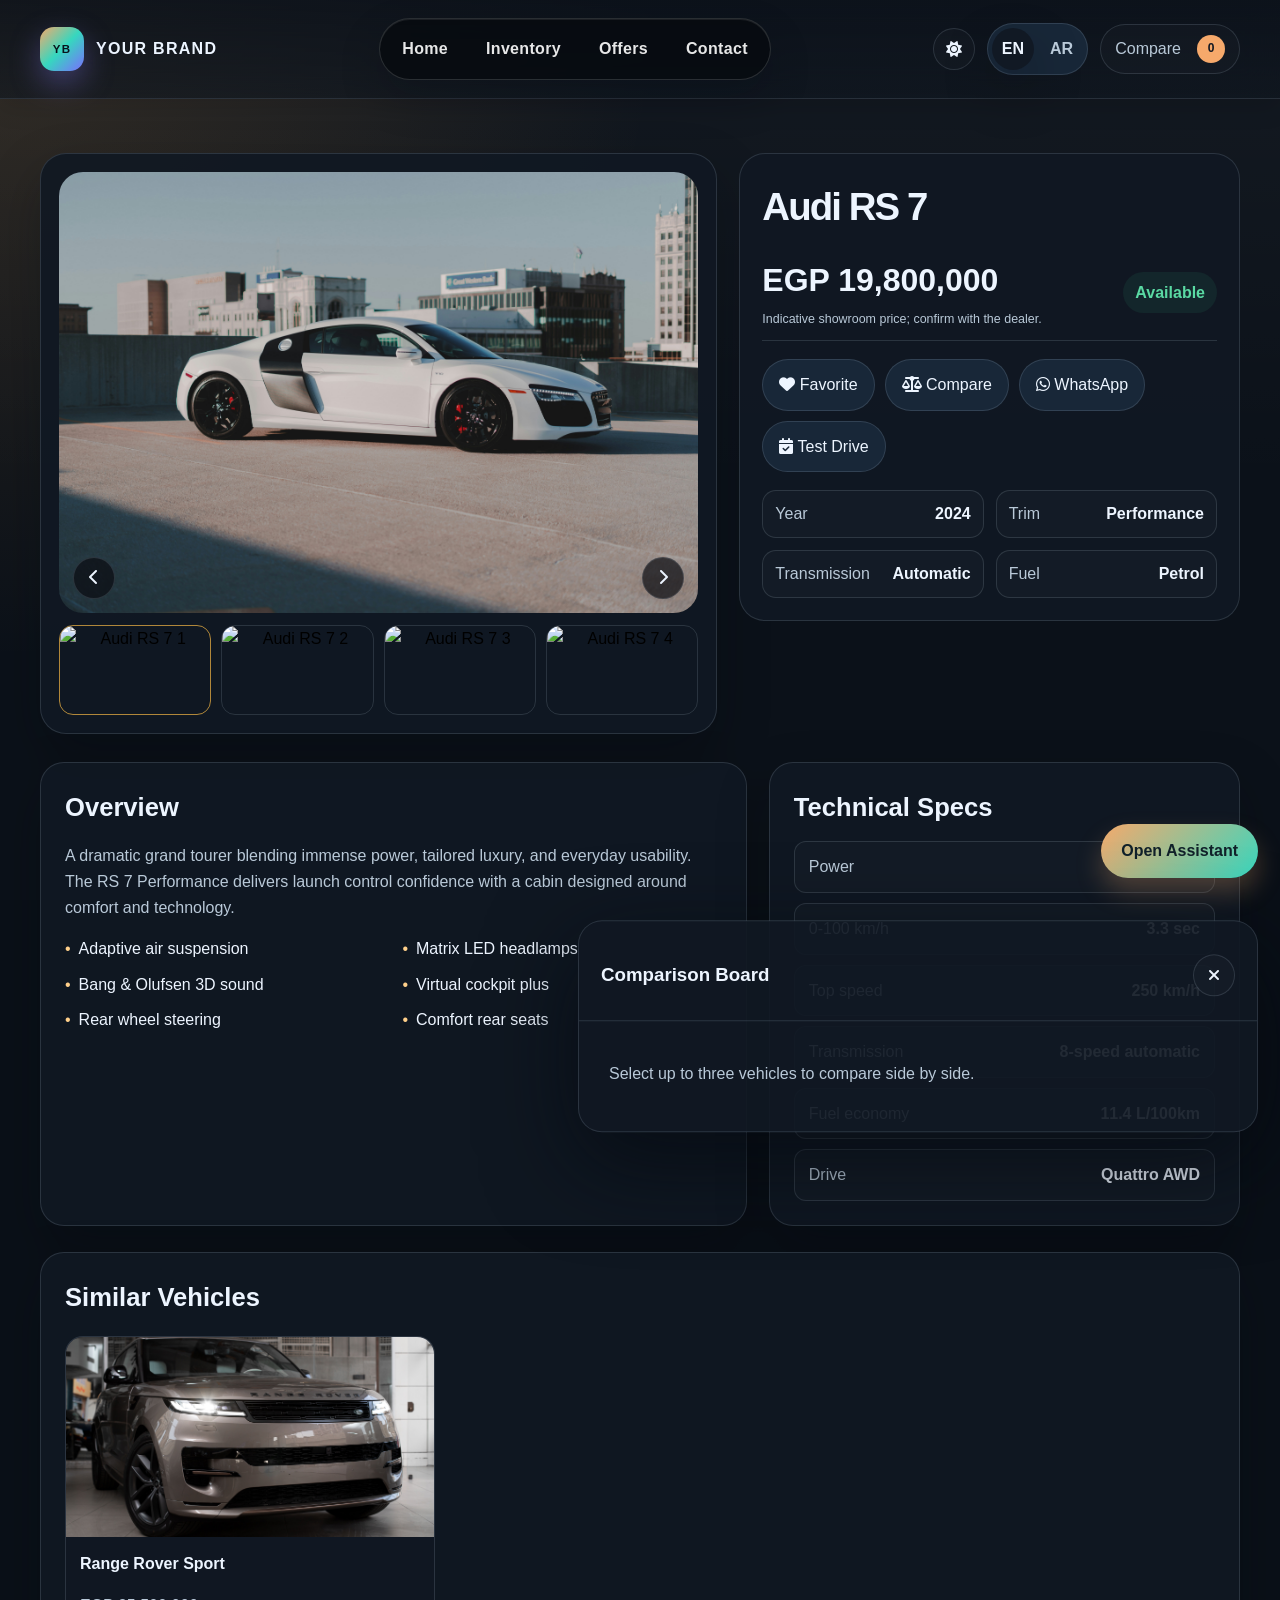
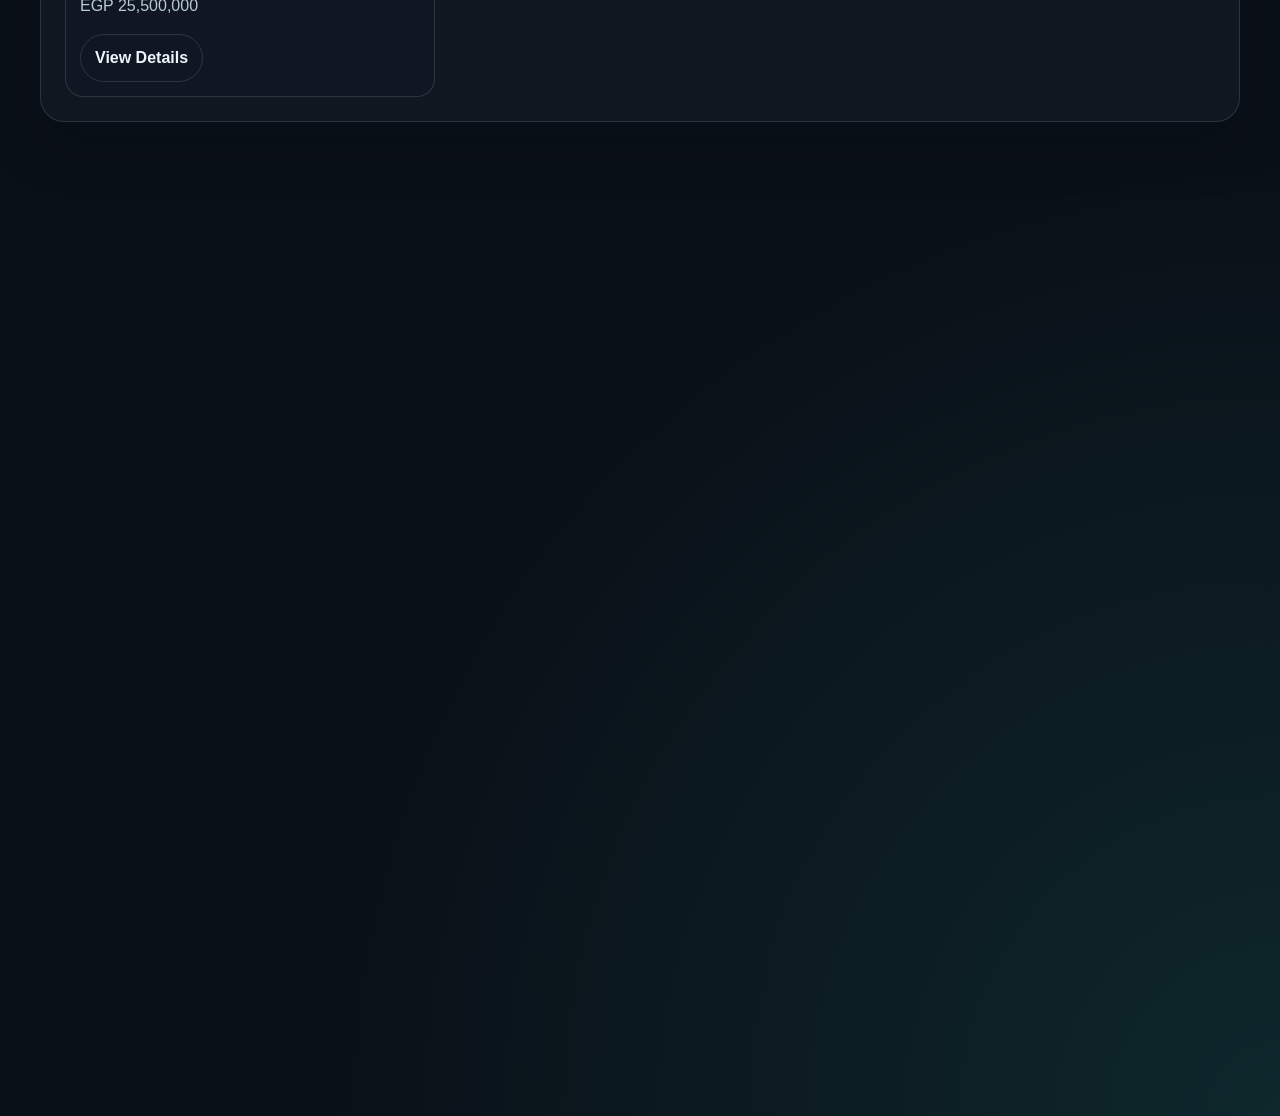
==== details.html @ ea5b1058 "First Car showroom" ====
<!DOCTYPE html>
<html lang="en" dir="ltr">
  <head>
    <meta charset="UTF-8" />
    <meta name="viewport" content="width=device-width, initial-scale=1.0" />
    <meta name="description" content="Explore detailed specifications, features, gallery, financing, and test-drive booking for a selected premium vehicle." />
    <title>Your Brand | Vehicle Details</title>
    <link rel="preconnect" href="https://fonts.googleapis.com" />
    <link rel="preconnect" href="https://fonts.gstatic.com" crossorigin />
    <link href="https://fonts.googleapis.com/css2?family=Inter:wght@400;500;600;700;800;900&display=swap" rel="stylesheet" />
    <link rel="stylesheet" href="https://cdnjs.cloudflare.com/ajax/libs/font-awesome/6.5.2/css/all.min.css" />
    <link rel="stylesheet" href="styles.css" />
    <script src="vehicle-data.js" defer></script>
    <script src="app.js" defer></script>
  </head>
  <body data-page="details">
    <header class="site-header">
      <div class="container header-inner">
        <a href="index.html" class="brand" aria-label="Your Brand home">
          <span class="brand-mark" aria-hidden="true"></span>
          <span>Your Brand</span>
        </a>

        <nav class="main-nav" aria-label="Main navigation" data-i18n-aria-label="mainNavigation">
          <a href="index.html" data-i18n="navHome">Home</a>
          <a href="inventory.html" data-i18n="navInventory">Inventory</a>
          <a href="index.html#offers" data-i18n="navbarOffers">Offers</a>
          <a href="index.html#contact" data-i18n="navbarContact">Contact</a>
        </nav>

        <div class="control-row">
          <button id="theme-toggle" class="icon-button" aria-label="Switch to light mode"><i class="fas fa-moon"></i></button>
          <div class="lang-switcher" aria-label="Language switcher" data-i18n-aria-label="languageSwitcher">
            <button class="lang-option is-active" data-lang-option="en" aria-pressed="true">EN</button>
            <button class="lang-option" data-lang-option="ar" aria-pressed="false">AR</button>
          </div>
          <button id="compare-toggle" class="ghost-button" type="button"><span data-compare-label>Compare</span> <span class="compare-badge" data-compare-count>0</span></button>
        </div>
      </div>
    </header>

    <main class="detail-page">
      <div id="vehicle-detail-root" class="container">
        <section class="detail-hero" data-reveal>
          <div class="image-gallery">
            <div id="gallery-main" class="main-image-box" aria-label="Vehicle gallery main image">
              <img id="gallery-main-image" src="" alt="Vehicle image" />
              <div class="gallery-nav">
                <button id="gallery-prev" class="gallery-control" type="button" aria-label="Previous image" data-i18n-aria-label="detailsPreviousImage"><i class="fas fa-chevron-left"></i></button>
                <button id="gallery-next" class="gallery-control" type="button" aria-label="Next image" data-i18n-aria-label="detailsNextImage"><i class="fas fa-chevron-right"></i></button>
              </div>
            </div>
            <div id="gallery-thumbs" class="gallery-thumbs"></div>
          </div>

          <aside class="detail-summary">
            <div>
              <h1 id="detail-title">Vehicle</h1>
            </div>

            <div class="detail-price-line">
              <div class="detail-price-group">
                <div class="big-price" id="detail-price">EGP 0</div>
                <small class="price-estimate-note" data-i18n="priceEstimateNote">Indicative showroom price; confirm with the dealer.</small>
              </div>
              <span id="detail-availability" class="availability-pill">Available</span>
            </div>

            <div class="vehicle-actions">
              <button class="action-button" id="favorite-button" data-favorite-id="" type="button"><i class="fas fa-heart"></i> <span data-i18n="detailsFavorite">Favorite</span></button>
              <button class="action-button" id="compare-button" data-compare-id="" type="button"><i class="fas fa-balance-scale"></i> <span data-i18n="detailsCompare">Compare</span></button>
              <a id="details-whatsapp" class="action-button" href="#" target="_blank" rel="noreferrer"><i class="fab fa-whatsapp"></i> <span data-i18n="detailsWhatsApp">WhatsApp</span></a>
              <button id="details-test-drive" class="action-button" type="button"><i class="fas fa-calendar-check"></i> <span data-i18n="detailsTestDrive">Test Drive</span></button>
            </div>

            <div class="summary-grid">
              <div class="summary-item"><span data-i18n="compareYear">Year</span><strong id="summary-year">-</strong></div>
              <div class="summary-item"><span data-i18n="detailsTrim">Trim</span><strong id="summary-trim">-</strong></div>
              <div class="summary-item"><span data-i18n="compareTransmission">Transmission</span><strong id="summary-transmission">-</strong></div>
              <div class="summary-item"><span data-i18n="compareFuel">Fuel</span><strong id="summary-fuel">-</strong></div>
            </div>
          </aside>
        </section>

        <section class="content-grid" data-reveal>
          <article class="detail-card">
            <h3 data-i18n="detailsOverview">Overview</h3>
            <p id="detail-description"></p>
            <ul id="vehicle-features" class="feature-list"></ul>
          </article>

          <aside class="detail-card">
            <h3 data-i18n="detailsTechnicalSpecs">Technical Specs</h3>
            <div id="vehicle-specs" class="spec-list"></div>
          </aside>
        </section>

        <section class="detail-card" style="margin-top: 26px;" data-reveal>
          <h3 data-i18n="detailsSimilarVehicles">Similar Vehicles</h3>
          <div id="similar-vehicles" class="similar-grid"></div>
        </section>

        <section class="finance-panel" data-reveal>
          <h3 data-i18n="calculatorTitle">Financing Calculator</h3>
          <form id="financing-form">
            <div class="form-grid">
              <div class="form-field">
                <label for="vehicle-price" data-i18n="detailsVehiclePrice">Vehicle Price</label>
                <input id="vehicle-price" type="number" min="0" step="1000" value="15500000" required />
              </div>
              <div class="form-field">
                <label for="down-payment" data-i18n="detailsDownPayment">Down Payment</label>
                <input id="down-payment" type="number" min="0" step="1000" value="3100000" required />
              </div>
              <div class="form-field">
                <label for="interest-rate" data-i18n="detailsInterestRate">Interest Rate (%)</label>
                <input id="interest-rate" type="number" min="0" step="0.1" value="4.5" required />
              </div>
              <div class="form-field">
                <label for="loan-duration" data-i18n="detailsLoanDuration">Loan Duration (years)</label>
                <input id="loan-duration" type="number" min="1" step="1" value="5" required />
              </div>
            </div>
            <div class="form-footer">
              <button class="btn btn-primary" type="submit" data-i18n="detailsCalculateEstimate">Calculate Estimate</button>
              <div id="financing-result" class="result-box" data-i18n="estimateNote">Estimate only — not an official financing offer.</div>
            </div>
          </form>
        </section>

        <section class="booking-panel" data-reveal>
          <h3 data-i18n="bookingTitle">Book a Test Drive</h3>
          <form id="booking-form">
            <div class="form-grid">
              <div class="form-field">
                <label for="booking-vehicle" data-i18n="detailsBookingVehicle">Vehicle</label>
                <select id="booking-vehicle" required>
                  <option value="" data-i18n="detailsSelectVehicle">Select a vehicle</option>
                </select>
              </div>
              <div class="form-field">
                <label for="customer-name" data-i18n="detailsCustomerName">Customer Name</label>
                <input id="customer-name" type="text" data-i18n-placeholder="registerNamePlaceholder" placeholder="Your name" required />
              </div>
              <div class="form-field">
                <label for="customer-phone" data-i18n="registerPhone">Phone</label>
                <input id="customer-phone" type="tel" data-i18n-placeholder="registerPhonePlaceholder" placeholder="010xxxxxxxx" required />
              </div>
              <div class="form-field">
                <label for="booking-date" data-i18n="detailsPreferredDate">Preferred Date</label>
                <input id="booking-date" type="date" required />
              </div>
              <div class="form-field">
                <label for="booking-time" data-i18n="detailsPreferredTime">Preferred Time</label>
                <select id="booking-time" required>
                  <option value="" data-i18n="detailsSelectTime">Select a time</option>
                  <option value="09:00">09:00</option>
                  <option value="10:30">10:30</option>
                  <option value="13:00">13:00</option>
                  <option value="15:30">15:30</option>
                  <option value="17:00">17:00</option>
                </select>
              </div>
              <div class="form-field">
                <label for="booking-notes" data-i18n="detailsMessage">Message</label>
                <textarea id="booking-notes" rows="3" data-i18n-placeholder="detailsOptionalNotes" placeholder="Optional notes"></textarea>
              </div>
            </div>
            <div class="form-footer">
              <button class="btn btn-primary" type="submit" data-i18n="detailsSubmitBooking">Submit Booking</button>
              <div id="booking-message" class="booking-message"></div>
            </div>
          </form>
        </section>
      </div>
    </main>

    <aside id="compare-panel" class="compare-panel" aria-label="Vehicle comparison panel" data-i18n-aria-label="compareTitle" aria-hidden="true">
      <div class="compare-panel__header">
        <h3 data-i18n="compareTitle">Comparison Board</h3>
        <button id="compare-close" class="icon-button" type="button" aria-label="Close comparison panel" data-i18n-aria-label="closeComparison"><i class="fas fa-xmark"></i></button>
      </div>
      <div class="compare-panel__body">
        <table id="compare-table" class="compare-table"></table>
      </div>
    </aside>

    <aside id="assistant-widget" class="assistant-widget" aria-live="polite">
      <div class="assistant-header">
        <strong><span class="dot"></span> Dealership Assistant</strong>
        <div class="assistant-actions">
          <button id="assistant-minimize" type="button" aria-label="Minimize assistant"><i class="fas fa-window-minimize"></i></button>
          <button id="assistant-close" type="button" aria-label="Close assistant"><i class="fas fa-xmark"></i></button>
        </div>
      </div>
      <div class="assistant-body">
        <div id="assistant-output" class="assistant-message">I can recommend vehicles from the current inventory, explain differences, and help you book a test drive.</div>
      </div>
      <div class="assistant-form">
        <form id="assistant-form">
          <input id="assistant-input" type="text" placeholder="Ask about budget, features, or vehicle matching…" />
          <button type="submit">Ask</button>
        </form>
      </div>
    </aside>

    <button id="assistant-toggle" class="btn btn-primary assistant-reopen" type="button">Open Assistant</button>

    <div id="lightbox-overlay" class="lightbox-overlay" aria-label="Image lightbox" role="dialog">
      <button id="lightbox-close" class="lightbox-close" type="button" aria-label="Close image">×</button>
      <img src="" alt="Expanded vehicle view" />
    </div>
  </body>
</html>
---- styles.css ----
:root {
  --bg: #0a1018;
  --bg-alt: #121d2d;
  --panel: rgba(17, 24, 35, 0.92);
  --panel-soft: #182738;
  --line: rgba(196, 211, 235, 0.15);
  --text: #edf5ff;
  --muted: #b9c9d8;
  --primary: #f6a96b;
  --primary-strong: #ffd08a;
  --secondary: #36d7bf;
  --secondary-strong: #8df0dd;
  --accent: #7a6dff;
  --accent-soft: rgba(122, 109, 255, 0.17);
  --success: #5ad9a3;
  --danger: #ff6f7f;
  --shadow: 0 30px 90px rgba(4, 9, 15, 0.7);
  --soft-shadow: 0 22px 52px rgba(4, 9, 15, 0.28);
  --container: min(1200px, calc(100% - 40px));
}

body[data-theme="light"] {
  --bg: #f5efe7;
  --bg-alt: #f8f3eb;
  --panel: rgba(255, 255, 255, 0.96);
  --panel-soft: #f4ece1;
  --line: rgba(42, 54, 70, 0.12);
  --text: #1d2a37;
  --muted: #597084;
  --primary: #bd5d2a;
  --primary-strong: #d77b45;
  --secondary: #0f8f82;
  --secondary-strong: #39b9aa;
  --accent: #5f51d7;
  --success: #16845a;
  --danger: #d14c5f;
  --shadow: 0 22px 54px rgba(38, 41, 47, 0.1);
  --soft-shadow: 0 16px 38px rgba(38, 41, 47, 0.08);
}

@media (prefers-reduced-motion: reduce) {
  * {
    animation-duration: 0.01ms !important;
    animation-iteration-count: 1 !important;
    transition-duration: 0.01ms !important;
    scroll-behavior: auto !important;
  }
}

* { box-sizing: border-box; }
html { scroll-behavior: smooth; }
body {
  margin: 0;
  background:
    radial-gradient(circle at top left, rgba(242, 169, 75, 0.15), transparent 22%),
    radial-gradient(circle at bottom right, rgba(42, 212, 191, 0.12), transparent 32%),
    linear-gradient(180deg, rgba(255,255,255,0.04), transparent 18%), var(--bg);
  color: var(--text);
  font-family: "Segoe UI", Tahoma, Geneva, Verdana, sans-serif;
  line-height: 1.6;
}

body::before {
  content: "";
  position: fixed;
  inset: 0;
  background-image: linear-gradient(rgba(255,255,255,0.02), rgba(255,255,255,0.02));
  background-size: 120px 120px;
  opacity: 0.45;
  pointer-events: none;
}

body[data-theme="light"] {
  background:
    radial-gradient(circle at top left, rgba(242, 169, 75, 0.16), transparent 22%),
    linear-gradient(180deg, rgba(255,255,255,0.7), transparent 18%), var(--bg);
}

img { max-width: 100%; display: block; }
a { color: inherit; text-decoration: none; }
button, input, select, textarea { font: inherit; }

.container {
  width: var(--container);
  margin: 0 auto;
}

.site-header {
  position: sticky;
  top: 0;
  z-index: 1000;
  backdrop-filter: blur(18px);
  background: linear-gradient(180deg, rgba(11, 17, 26, 0.84), rgba(15, 22, 31, 0.62));
  border-bottom: 1px solid var(--line);
  box-shadow: 0 8px 24px rgba(0, 0, 0, 0.12);
}
body[data-theme="light"] .site-header {
  background: linear-gradient(180deg, rgba(255, 255, 255, 0.94), rgba(244, 238, 228, 0.82));
}

.header-inner {
  display: flex;
  align-items: center;
  justify-content: space-between;
  gap: 20px;
  padding: 18px 0;
}

.brand {
  display: flex;
  align-items: center;
  gap: 12px;
  font-weight: 800;
  letter-spacing: 0.08em;
  text-transform: uppercase;
}

.brand-mark {
  width: 44px;
  height: 44px;
  border-radius: 14px;
  background: linear-gradient(135deg, var(--primary), var(--secondary), var(--accent));
  position: relative;
  display: grid;
  place-items: center;
  color: #09131b;
  box-shadow: 0 12px 30px rgba(138, 125, 255, 0.35);
}

.brand-mark::before {
  content: "YB";
  font-size: 0.72rem;
  font-weight: 900;
}

.main-nav {
  display: flex;
  align-items: center;
  gap: 10px;
  color: rgba(255, 255, 255, 0.9);
  background: rgba(7, 12, 17, 0.88);
  border: 1px solid rgba(255,255,255,0.14);
  border-radius: 999px;
  padding: 7px 8px;
  box-shadow: inset 0 1px 0 rgba(255,255,255,0.08), 0 18px 42px rgba(4, 9, 17, 0.22);
}

.main-nav a {
  position: relative;
  padding: 10px 14px;
  font-weight: 700;
  letter-spacing: 0.02em;
  border-radius: 999px;
  transition: all 0.25s ease;
  color: rgba(255, 255, 255, 0.9);
}

.main-nav a::after {
  content: "";
  position: absolute;
  left: 12px;
  right: 12px;
  bottom: 4px;
  height: 2px;
  background: linear-gradient(90deg, var(--secondary), var(--primary), var(--accent));
  transform: scaleX(0);
  transform-origin: center;
  transition: transform 0.2s ease;
}

.main-nav a:hover,
.main-nav a:focus-visible {
  color: #fff;
  background: linear-gradient(135deg, rgba(246,169,107,0.12), rgba(54,215,191,0.12), rgba(122,109,255,0.12));
  box-shadow: inset 0 0 0 1px rgba(255,255,255,0.08);
}

.main-nav a:hover::after,
.main-nav a:focus-visible::after {
  transform: scaleX(1);
}

.control-row {
  display: flex;
  align-items: center;
  gap: 12px;
}

.icon-button, .ghost-button, .btn {
  display: inline-flex;
  align-items: center;
  justify-content: center;
  gap: 8px;
  border-radius: 999px;
  border: 1px solid var(--line);
  background: rgba(255,255,255,0.02);
  color: var(--text);
  cursor: pointer;
  transition: all 0.25s ease;
}

.icon-button {
  width: 42px;
  height: 42px;
}

button:disabled {
 opacity: 0.7;
 cursor: not-allowed;
}

.ghost-button {
  padding: 10px 14px;
  color: var(--muted);
}

.lang-switcher {
  display: inline-flex;
  align-items: center;
  gap: 6px;
  background: var(--panel-soft);
  border: 1px solid var(--line);
  border-radius: 999px;
  padding: 4px;
}

.lang-option {
  border: 0;
  background: transparent;
  color: var(--muted);
  padding: 8px 10px;
  border-radius: 999px;
  cursor: pointer;
  font-weight: 600;
}
.lang-option.is-active {
  background: var(--panel);
  color: var(--text);
  box-shadow: var(--soft-shadow);
}

.btn {
  padding: 14px 20px;
  border: 0;
  font-weight: 600;
}

.btn-primary {
  background: linear-gradient(135deg, var(--primary), var(--secondary));
  color: #11212a;
  box-shadow: 0 14px 26px rgba(255, 179, 111, 0.25);
}

.btn-secondary {
  background: linear-gradient(135deg, rgba(122, 240, 212, 0.1), rgba(255, 179, 111, 0.08));
  border: 1px solid var(--line);
}

.btn-ghost {
  background: transparent;
  border: 1px solid var(--line);
  color: var(--text);
  padding: 10px 14px;
}

.compare-badge {
  min-width: 28px;
  min-height: 28px;
  border-radius: 50%;
  background: var(--primary);
  color: #111722;
  display: inline-grid;
  place-items: center;
  font-size: 0.75rem;
  font-weight: 700;
  margin-inline-start: 8px;
}

.hero {
  padding: 0;
}

.hero .container {
  width: 100%;
}

.hero-inner {
  position: relative;
}

.hero-copy {
  position: absolute;
  z-index: 3;
  top: 50%;
  inset-inline-start: max(40px, calc((100% - 1200px) / 2));
  width: min(560px, calc(55% - 40px));
  transform: translateY(-50%);
  display: grid;
  gap: 14px;
}

.hero-copy h1,
.hero-copy p,
.hero-copy .hero-metrics,
.hero-copy .hero-metrics strong {
  color: #fff;
}

.eyebrow {
  color: var(--primary-strong);
  text-transform: uppercase;
  letter-spacing: 0.18em;
  font-size: 0.76rem;
  font-weight: 700;
}

.hero-copy h1 {
  font-size: clamp(2.4rem, 4vw, 4.6rem);
  line-height: 0.98;
  margin: 0;
  letter-spacing: -0.06em;
}

.hero-copy p {
  color: var(--muted);
  margin: 0;
  max-width: 620px;
}

.hero-actions {
  display: flex;
  flex-wrap: wrap;
  gap: 14px;
  margin-top: 12px;
}

.hero-metrics {
  display: flex;
  flex-wrap: wrap;
  gap: 18px;
  padding: 0;
  margin: 0;
  list-style: none;
  color: var(--muted);
}

.hero-metrics strong { color: var(--text); }

.hero-visual {
  position: relative;
  z-index: 0;
}

.hero-gallery {
  position: relative;
  overflow: hidden;
  height: clamp(420px, 54vw, 680px);
  box-shadow: var(--shadow);
  background: rgba(255,255,255,0.03);
  transform: translateY(0);
}

.hero-gallery::after {
  content: "";
  position: absolute;
  z-index: 1;
  inset: 0;
  background: linear-gradient(90deg, rgba(0,0,0,0.76), rgba(0,0,0,0.38) 42%, transparent 76%);
  pointer-events: none;
}

.hero-slide {
  position: absolute;
  inset: 0;
  opacity: 0;
  transform: scale(1.04);
  transition: opacity 0.8s ease, transform 0.8s ease;
}

.hero-slide.is-active {
  opacity: 1;
  transform: scale(1);
}

.hero-slide img {
  width: 100%;
  height: 100%;
  object-fit: cover;
}

.hero-slide__content {
  position: absolute;
  z-index: 2;
  top: 24px;
  right: 24px;
  display: flex;
  flex-direction: column;
  gap: 6px;
  background: rgba(7, 12, 17, 0.54);
  border: 1px solid rgba(255,255,255,0.1);
  backdrop-filter: blur(6px);
  border-radius: 18px;
  padding: 16px 18px;
  max-width: min(360px, 36%);
}

.hero-slide__content span {
  font-size: 0.72rem;
  text-transform: uppercase;
  letter-spacing: 0.12em;
  color: rgba(255, 255, 255, 0.86);
}

.hero-slide__content strong {
  font-size: clamp(1.3rem, 2vw, 2rem);
  color: #fff;
}

.hero-slide__content small {
  color: rgba(255, 255, 255, 0.82);
}

.hero-badge {
  position: absolute;
  right: 22px;
  bottom: 22px;
  background: rgba(9,12,18,0.78);
  border: 1px solid var(--line);
  backdrop-filter: blur(12px);
  padding: 18px 20px;
  border-radius: 20px;
  min-width: 220px;
}

.hero-badge strong {
  display: block;
  font-size: 1.5rem;
  margin-top: 6px;
}

.section {
  padding: 52px 0;
}

.section + .section {
  border-top: 1px solid rgba(255, 255, 255, 0.04);
}

[data-reveal] {
  opacity: 0;
  transform: translateY(24px);
  transition: opacity 0.7s ease, transform 0.7s ease;
}

[data-reveal].is-visible {
  opacity: 1;
  transform: translateY(0);
}

.section-header {
  display: flex;
  align-items: end;
  justify-content: space-between;
  gap: 16px;
  margin-bottom: 24px;
}

.section-header h2 {
  margin: 0;
  font-size: clamp(2rem, 3vw, 2.8rem);
  letter-spacing: -0.04em;
}

.section-header a {
  color: var(--primary-strong);
  font-weight: 600;
}

.section-intro {
  max-width: 720px;
  color: var(--muted);
  margin: 0 0 22px;
}

.category-grid, .offers-grid, .news-grid, .testimonial-grid, .featured-grid, .inventory-grid, .similar-grid, .brand-showcase, .department-grid, .interior-grid {
  display: grid;
  gap: 20px;
}

.category-grid {
  grid-template-columns: repeat(6, minmax(0, 1fr));
}

.department-grid {
  grid-template-columns: repeat(4, minmax(0, 1fr));
}

.interior-grid {
  grid-template-columns: repeat(3, minmax(0, 1fr));
  gap: 20px;
}

.interior-card {
  background: linear-gradient(180deg, rgba(255,255,255,0.03), rgba(255,255,255,0.01));
  border: 1px solid var(--line);
  border-radius: 24px;
  overflow: hidden;
  box-shadow: var(--soft-shadow);
}

.interior-card img {
  height: 230px;
  width: 100%;
  object-fit: cover;
}

.interior-card__content {
  padding: 18px 18px 22px;
}

.interior-card__content h3 {
  margin: 0 0 8px;
}

.interior-card__content p {
  margin: 0;
  color: var(--muted);
}

.department-card {
  background: linear-gradient(180deg, rgba(255,255,255,0.02), rgba(255,255,255,0.015));
  border: 1px solid var(--line);
  border-radius: 22px;
  padding: 24px 20px;
  box-shadow: var(--soft-shadow);
  position: relative;
  overflow: hidden;
}

.department-card:nth-child(1) {
  background: linear-gradient(180deg, rgba(242,169,75,0.08), rgba(255,255,255,0.02));
}

.department-card:nth-child(2) {
  background: linear-gradient(180deg, rgba(42,212,191,0.08), rgba(255,255,255,0.02));
}

.department-card:nth-child(3) {
  background: linear-gradient(180deg, rgba(139,107,255,0.08), rgba(255,255,255,0.02));
}

.department-card:nth-child(4) {
  background: linear-gradient(180deg, rgba(255,109,122,0.08), rgba(255,255,255,0.02));
}

.department-card .icon {
  width: 52px;
  height: 52px;
  display: grid;
  place-items: center;
  border-radius: 16px;
  background: rgba(255,255,255,0.06);
  color: var(--primary-strong);
  margin-bottom: 14px;
  font-size: 1.35rem;
  border: 1px solid rgba(255,255,255,0.08);
}

.department-card h3 {
  margin: 0 0 10px;
}

.department-card p {
  margin: 0;
  color: var(--muted);
}

.text-link {
  display: inline-block;
  margin-top: 14px;
  color: var(--primary-strong);
  font-weight: 700;
}

.category-card {
  background: var(--panel);
  border: 1px solid var(--line);
  border-radius: 20px;
  padding: 24px 18px;
  text-align: center;
  box-shadow: var(--soft-shadow);
  transition: transform 0.25s ease, border-color 0.25s ease;
}
.category-card:hover {
  transform: translateY(-4px);
  border-color: rgba(217, 164, 65, 0.7);
}
.category-card .icon {
  width: 54px;
  height: 54px;
  display: grid;
  place-items: center;
  border-radius: 16px;
  margin: 0 auto 12px;
  background: rgba(217, 164, 65, 0.12);
  color: var(--primary-strong);
  font-size: 1.4rem;
}

.featured-grid {
  grid-template-columns: repeat(4, minmax(0, 1fr));
}

.vehicle-card {
  background: var(--panel);
  border: 1px solid var(--line);
  border-radius: 24px;
  overflow: hidden;
  box-shadow: var(--soft-shadow);
  transition: transform 0.25s ease, border-color 0.25s ease;
}
.vehicle-card:hover {
  transform: translateY(-6px);
  border-color: rgba(217, 164, 65, 0.6);
}

.vehicle-card__media {
  position: relative;
  aspect-ratio: 1.35;
  overflow: hidden;
}
.vehicle-card__media img {
  width: 100%;
  height: 100%;
  object-fit: cover;
}

.vehicle-card__status {
  position: absolute;
  left: 14px;
  top: 14px;
  background: rgba(19, 22, 31, 0.82);
  border: 1px solid var(--line);
  padding: 7px 10px;
  border-radius: 999px;
  font-size: 0.72rem;
  font-weight: 700;
}
.vehicle-card__status.available { color: var(--success); }
.vehicle-card__status.limited { color: var(--secondary); }
.vehicle-card__status.reserved { color: var(--danger); }

.vehicle-card__actions {
  position: absolute;
  display: flex;
  gap: 8px;
  right: 14px;
  bottom: 14px;
}
.card-action {
  width: 38px;
  height: 38px;
  border-radius: 50%;
  border: 1px solid var(--line);
  background: rgba(11, 16, 24, 0.7);
  color: var(--text);
  cursor: pointer;
}
.card-action.is-active {
  background: rgba(217, 164, 65, 0.2);
  color: var(--primary-strong);
}

.vehicle-card__body {
  padding: 18px 18px 16px;
}
.vehicle-card__meta {
  display: flex;
  justify-content: space-between;
  color: var(--muted);
  font-size: 0.74rem;
  text-transform: uppercase;
  letter-spacing: 0.08em;
}
.vehicle-card__body h3 {
  margin: 10px 0 8px;
  font-size: 1.5rem;
  line-height: 1.1;
}
.vehicle-card__body h3 span {
  font-size: 0.8rem;
  color: var(--muted);
  font-weight: 400;
  margin-inline-start: 8px;
}
.vehicle-card__specs {
  display: flex;
  flex-wrap: wrap;
  gap: 8px;
  color: var(--muted);
  font-size: 0.78rem;
}
.vehicle-card__specs span {
  background: rgba(255,255,255,0.03);
  border: 1px solid var(--line);
  border-radius: 999px;
  padding: 5px 8px;
}
.vehicle-card__footer {
  margin-top: 18px;
  display: flex;
  justify-content: space-between;
  align-items: end;
  gap: 12px;
}
.price-group {
  display: grid;
  gap: 3px;
}
.price-group .label {
  color: var(--muted);
  font-size: 0.68rem;
  text-transform: uppercase;
  letter-spacing: 0.08em;
}
.price-group strong {
  font-size: 1.25rem;
}
.card-links {
  display: flex;
  gap: 8px;
}

.department-page {
  padding: 54px 0 90px;
}

.department-hero {
  display: grid;
  grid-template-columns: 1fr 1fr;
  gap: 24px;
  align-items: center;
  margin-bottom: 28px;
}

.department-hero h1 {
  margin: 16px 0 16px;
  font-size: clamp(2.5rem, 5vw, 4rem);
  line-height: 1;
  letter-spacing: -0.06em;
}

.department-hero p {
  color: var(--muted);
  max-width: 580px;
}

.department-visual {
  overflow: hidden;
  border-radius: 28px;
  border: 1px solid var(--line);
  box-shadow: var(--shadow);
}

.department-visual img {
  width: 100%;
  height: 100%;
  min-height: 420px;
  object-fit: cover;
}

.department-content {
  margin-top: 20px;
}

.register-page {
  padding: 54px 0 90px;
}

.register-shell {
  display: grid;
  grid-template-columns: 0.9fr 1.1fr;
  gap: 24px;
  align-items: start;
}

.register-sidebar,
.register-form {
  background: var(--panel);
  border: 1px solid var(--line);
  border-radius: 24px;
  box-shadow: var(--soft-shadow);
  padding: 28px;
}

.register-sidebar h1 {
  margin: 14px 0;
  font-size: clamp(2.1rem, 4vw, 3rem);
  letter-spacing: -0.05em;
}

.register-sidebar p {
  color: var(--muted);
}

.info-list {
  list-style: none;
  margin: 22px 0 0;
  padding: 0;
  display: grid;
  gap: 12px;
  color: var(--text);
}

.info-list li {
  display: flex;
  align-items: center;
  gap: 10px;
}

.info-list i {
  width: 36px;
  height: 36px;
  display: grid;
  place-items: center;
  border-radius: 12px;
  background: rgba(217, 164, 65, 0.12);
  color: var(--primary-strong);
}

.register-form .form-grid {
  grid-template-columns: repeat(2, minmax(0, 1fr));
}

.register-form .form-field {
  opacity: 0;
  transform: translateY(12px);
}

.register-shell.is-visible .register-sidebar > *,
.register-shell.is-visible .register-form .form-field,
.register-shell.is-visible .register-footer {
  animation: registerContentIn 0.55s ease both;
}

.register-shell.is-visible .register-sidebar > *:nth-child(1) { animation-delay: 0.08s; }
.register-shell.is-visible .register-sidebar > *:nth-child(2) { animation-delay: 0.16s; }
.register-shell.is-visible .register-sidebar > *:nth-child(3) { animation-delay: 0.24s; }
.register-shell.is-visible .register-sidebar > *:nth-child(4) { animation-delay: 0.32s; }
.register-shell.is-visible .register-form .form-field:nth-child(1) { animation-delay: 0.12s; }
.register-shell.is-visible .register-form .form-field:nth-child(2) { animation-delay: 0.19s; }
.register-shell.is-visible .register-form .form-field:nth-child(3) { animation-delay: 0.26s; }
.register-shell.is-visible .register-form .form-field:nth-child(4) { animation-delay: 0.33s; }
.register-shell.is-visible .register-form .form-field:nth-child(5) { animation-delay: 0.40s; }
.register-shell.is-visible .register-form .form-field:nth-child(6) { animation-delay: 0.47s; }
.register-shell.is-visible .register-form .form-field:nth-child(7) { animation-delay: 0.54s; }
.register-shell.is-visible .register-footer { animation-delay: 0.61s; }

@keyframes registerContentIn {
  from {
    opacity: 0;
    transform: translateY(12px);
  }
  to {
    opacity: 1;
    transform: translateY(0);
  }
}

.form-field--full {
  grid-column: 1 / -1;
}

.register-footer {
  align-items: center;
}

.registration-message {
  display: none;
  border-radius: 12px;
  padding: 10px 12px;
  font-weight: 600;
}

.registration-message.is-success {
  display: block;
  background: rgba(57, 217, 138, 0.12);
  color: var(--success);
}

.registration-message.is-error {
  display: block;
  background: rgba(255, 94, 91, 0.12);
  color: var(--danger);
}

.why-grid {
  display: grid;
  grid-template-columns: repeat(4, minmax(0, 1fr));
  gap: 18px;
}
.feature-box {
  background: var(--panel);
  border: 1px solid var(--line);
  border-radius: 18px;
  padding: 22px;
}
.feature-box .icon {
  width: 48px;
  height: 48px;
  border-radius: 12px;
  display: grid;
  place-items: center;
  background: rgba(217,164,65,0.12);
  color: var(--primary-strong);
  margin-bottom: 12px;
  font-size: 1.2rem;
}

.offers-grid {
  grid-template-columns: repeat(3, minmax(0, 1fr));
}
.offer-card {
  padding: 26px;
  border-radius: 22px;
  background: linear-gradient(135deg, rgba(217,164,65,0.08), rgba(94,138,255,0.08));
  border: 1px solid var(--line);
}
.offer-card .tag {
  color: var(--primary-strong);
  text-transform: uppercase;
  letter-spacing: 0.12em;
  font-size: 0.7rem;
  font-weight: 700;
}
.offer-card h3 { margin: 14px 0 8px; }
.offer-card .offer-meta {
  display: flex;
  justify-content: space-between;
  align-items: center;
  margin-top: 18px;
  color: var(--muted);
}
.offer-card .price {
  font-size: 2rem;
  color: var(--text);
  font-weight: 700;
}

.brand-showcase {
  grid-template-columns: repeat(4, minmax(0, 1fr));
  margin-top: 18px;
}
.brand-pill {
  display: flex;
  align-items: center;
  justify-content: center;
  gap: 14px;
  min-height: 100px;
  padding: 18px;
  border-radius: 16px;
  background: var(--panel);
  border: 1px solid var(--line);
  color: var(--text);
  font-weight: 700;
  transition: transform 0.2s ease, border-color 0.2s ease, box-shadow 0.2s ease;
}

.brand-pill:hover {
  transform: translateY(-2px);
  border-color: var(--primary);
  box-shadow: var(--soft-shadow);
}

.brand-pill__logo {
  display: block;
  flex: 0 0 48px;
  width: 48px;
  height: 48px;
  object-fit: contain;
  color: var(--primary-strong);
}

.brand-pill__logo--mercedes {
  color: #a7adb5;
}

.brand-pill__logo--lexus {
  color: #183b68;
}

.brand-pill__logo--range-rover {
  color: #315a47;
}

.brand-pill__wordmark {
  color: var(--text);
  font-size: 0.84rem;
  font-weight: 700;
  letter-spacing: 0.035em;
  line-height: 1.25;
}

.price-estimate-note {
  display: block;
  color: var(--muted);
  font-size: 0.78rem;
  margin-top: 4px;
}

.testimonial-grid {
  grid-template-columns: repeat(3, minmax(0, 1fr));
}
.testimonial-card {
  background: var(--panel);
  border: 1px solid var(--line);
  border-radius: 20px;
  padding: 22px;
}
.testimonial-card .badge {
  display: inline-flex;
  padding: 6px 10px;
  border-radius: 999px;
  background: rgba(57,217,138,0.08);
  color: var(--success);
  font-size: 0.7rem;
  margin-bottom: 12px;
}
.testimonial-card blockquote {
  margin: 0 0 18px;
  font-size: 1.04rem;
  color: var(--text);
}
.author {
  display: flex;
  align-items: center;
  gap: 10px;
}
.author .avatar {
  width: 42px;
  height: 42px;
  border-radius: 50%;
  display: grid;
  place-items: center;
  color: white;
  background: linear-gradient(135deg, var(--primary), var(--secondary));
  font-weight: 700;
}

.news-grid {
  grid-template-columns: repeat(3, minmax(0, 1fr));
}
.news-card {
  background: var(--panel);
  border: 1px solid var(--line);
  border-radius: 20px;
  overflow: hidden;
}
.news-card img {
  height: 220px;
  width: 100%;
  object-fit: cover;
}
.news-card__content {
  padding: 18px;
}
.news-card .meta {
  display: flex;
  justify-content: space-between;
  color: var(--muted);
  font-size: 0.75rem;
}
.news-card h3 { margin: 12px 0 10px; }

.contact-wrap {
  display: grid;
  grid-template-columns: 1.2fr 0.8fr;
  gap: 30px;
  align-items: stretch;
}
.contact-details, .map-placeholder {
  background: var(--panel);
  border: 1px solid var(--line);
  border-radius: 22px;
  padding: 24px;
}
.contact-list {
  list-style: none;
  padding: 0;
  margin: 22px 0 0;
  display: grid;
  gap: 18px;
}
.contact-row {
  display: flex;
  gap: 12px;
  align-items: flex-start;
}
.contact-row i {
  width: 40px;
  height: 40px;
  display: grid;
  place-items: center;
  border-radius: 12px;
  background: rgba(217,164,65,0.12);
  color: var(--primary-strong);
}
.map-placeholder {
  display: grid;
  place-items: center;
  min-height: 240px;
  background: linear-gradient(135deg, rgba(255,255,255,0.02), rgba(217,164,65,0.12));
  color: var(--muted);
  overflow: hidden;
}

.map-frame {
  width: 100%;
  height: 100%;
  min-height: 320px;
  border: 0;
  border-radius: 18px;
  background: rgba(255,255,255,0.02);
}

.site-footer {
  padding: 30px 0 60px;
  border-top: 1px solid var(--line);
}
.footer-inner {
  display: flex;
  justify-content: space-between;
  gap: 30px;
  align-items: center;
}
.footer-links {
  display: flex;
  flex-wrap: wrap;
  gap: 18px;
  color: var(--muted);
}
.social-links {
  display: flex;
  gap: 10px;
}
.social-links a {
  width: 38px;
  height: 38px;
  display: grid;
  place-items: center;
  border-radius: 50%;
  background: rgba(255,255,255,0.04);
  border: 1px solid var(--line);
}

.inventory-page {
  padding: 54px 0 100px;
}
.inventory-shell {
  display: grid;
  grid-template-columns: 300px minmax(0, 1fr);
  gap: 24px;
}
.filters-panel {
  background: var(--panel);
  border: 1px solid var(--line);
  border-radius: 22px;
  box-shadow: var(--soft-shadow);
  padding: 20px;
  height: fit-content;
  position: sticky;
  top: 96px;
}
.filter-group {
  display: grid;
  gap: 10px;
  margin-bottom: 18px;
}
.filter-group label {
  color: var(--muted);
  font-size: 0.8rem;
  text-transform: uppercase;
  letter-spacing: 0.08em;
}
.filter-select, .filter-input {
  width: 100%;
  background: rgba(255,255,255,0.02);
  border: 1px solid var(--line);
  color: var(--text);
  border-radius: 12px;
  padding: 11px 12px;
}
.filter-row {
  display: flex;
  justify-content: space-between;
  align-items: center;
  gap: 10px;
  margin-top: 12px;
}
.catalog-panel {
  display: grid;
  gap: 18px;
}
.toolbar {
  display: flex;
  justify-content: space-between;
  align-items: center;
  gap: 12px;
}
.result-count {
  color: var(--muted);
  font-weight: 600;
}
.sort-box select {
  background: var(--panel);
  border: 1px solid var(--line);
  color: var(--text);
  border-radius: 12px;
  padding: 10px 12px;
}

.inventory-grid {
  grid-template-columns: repeat(2, minmax(0, 1fr));
}
.empty-card {
  background: var(--panel);
  border: 1px solid var(--line);
  border-radius: 18px;
  padding: 26px;
  text-align: center;
}

.favorite-list {
  display: grid;
  gap: 12px;
}
.favorites-grid {
  display: grid;
  grid-template-columns: repeat(2, minmax(0, 1fr));
  gap: 14px;
}
.favorite-item {
  display: flex;
  gap: 14px;
  align-items: center;
  background: var(--panel);
  border: 1px solid var(--line);
  border-radius: 16px;
  padding: 8px 12px;
}
.favorite-item img {
  width: 96px;
  height: 80px;
  border-radius: 12px;
  object-fit: cover;
}
.favorite-item h4 { margin: 0; }
.favorite-item p { margin: 4px 0; color: var(--muted); }
.favorite-actions { display: flex; justify-content: space-between; gap: 10px; }
.link-button, .text-button {
  border: 0;
  background: transparent;
  color: var(--primary-strong);
  cursor: pointer;
  font-weight: 600;
}
.muted-callout {
  color: var(--muted);
}

.detail-page {
  padding: 54px 0 80px;
}
.detail-hero {
  display: grid;
  grid-template-columns: 1.15fr 0.85fr;
  gap: 22px;
  align-items: start;
}
.image-gallery {
  background: var(--panel);
  border: 1px solid var(--line);
  border-radius: 26px;
  padding: 18px;
  box-shadow: var(--soft-shadow);
}
.main-image-box {
  position: relative;
  overflow: hidden;
  border-radius: 24px;
  aspect-ratio: 1.45;
  cursor: zoom-in;
}
.main-image-box img {
  width: 100%;
  height: 100%;
  object-fit: cover;
}
.gallery-nav {
  position: absolute;
  inset: auto 14px 14px 14px;
  display: flex;
  justify-content: space-between;
  gap: 10px;
}
.gallery-control {
  width: 42px;
  height: 42px;
  background: rgba(10,12,18,0.7);
  border: 1px solid var(--line);
  color: var(--text);
  border-radius: 50%;
  cursor: pointer;
}
.gallery-thumbs {
  display: grid;
  grid-template-columns: repeat(4, minmax(0, 1fr));
  gap: 10px;
  margin-top: 12px;
}
.thumb-button {
  padding: 0;
  border: 1px solid var(--line);
  background: transparent;
  border-radius: 14px;
  overflow: hidden;
  cursor: pointer;
}
.thumb-button.is-active {
  border-color: rgba(217,164,65,0.8);
}
.thumb-button img {
  width: 100%;
  height: 88px;
  object-fit: cover;
}
.detail-summary {
  display: grid;
  gap: 18px;
  background: var(--panel);
  border: 1px solid var(--line);
  border-radius: 26px;
  padding: 22px;
}
.detail-summary h1 {
  margin: 0;
  font-size: clamp(2rem, 3vw, 3rem);
  letter-spacing: -0.05em;
}
.detail-price-line {
  display: flex;
  align-items: center;
  justify-content: space-between;
  gap: 12px;
  border-bottom: 1px solid var(--line);
  padding-bottom: 10px;
}
.big-price {
  font-size: 2rem;
  font-weight: 800;
}
.detail-price-group {
  min-width: 0;
}
.availability-pill {
  padding: 8px 12px;
  border-radius: 999px;
  background: rgba(57,217,138,0.08);
  color: var(--success);
  font-weight: 700;
}
.vehicle-actions {
  display: flex;
  flex-wrap: wrap;
  gap: 10px;
}
.action-button {
  background: var(--panel-soft);
  border: 1px solid var(--line);
  border-radius: 999px;
  color: var(--text);
  padding: 12px 16px;
  cursor: pointer;
}
.action-button.is-active {
  background: rgba(217,164,65,0.07);
  color: var(--primary-strong);
  border-color: rgba(217,164,65,0.35);
}
.summary-grid {
  display: grid;
  grid-template-columns: repeat(2, minmax(0, 1fr));
  gap: 12px;
}
.summary-item {
  display: flex;
  justify-content: space-between;
  gap: 10px;
  background: rgba(255,255,255,0.02);
  border: 1px solid var(--line);
  border-radius: 14px;
  padding: 10px 12px;
  color: var(--muted);
}
.summary-item strong { color: var(--text); }

.content-grid {
  display: grid;
  grid-template-columns: 1.2fr 0.8fr;
  gap: 22px;
  margin-top: 28px;
}
.detail-card {
  background: var(--panel);
  border: 1px solid var(--line);
  border-radius: 24px;
  padding: 24px;
  box-shadow: var(--soft-shadow);
}
.detail-card h3 {
  margin: 0 0 14px;
  font-size: 1.6rem;
}
.detail-card p { color: var(--muted); }
.feature-list {
  display: grid;
  grid-template-columns: repeat(2, minmax(0, 1fr));
  gap: 10px 18px;
  list-style: none;
  padding: 0;
  margin: 0;
  color: var(--text);
}
.feature-list li::before {
  content: "•";
  color: var(--primary-strong);
  margin-inline-end: 8px;
}
.spec-list {
  display: grid;
  gap: 10px;
}
.spec-item {
  display: flex;
  justify-content: space-between;
  gap: 12px;
  padding: 12px 14px;
  background: rgba(255,255,255,0.02);
  border: 1px solid var(--line);
  border-radius: 12px;
}
.spec-item span { color: var(--muted); }

.similar-grid {
  grid-template-columns: repeat(3, minmax(0, 1fr));
  margin-top: 18px;
}
.similar-card {
  background: var(--panel);
  border: 1px solid var(--line);
  border-radius: 18px;
  overflow: hidden;
}
.similar-card img {
  height: 200px;
  width: 100%;
  object-fit: cover;
}
.similar-card__content {
  padding: 14px;
}
.similar-card__content h4 { margin: 0 0 8px; }

.finance-panel,
.booking-panel {
  margin-top: 26px;
  background: var(--panel);
  border: 1px solid var(--line);
  border-radius: 22px;
  padding: 24px;
}
.form-grid {
  display: grid;
  grid-template-columns: repeat(2, minmax(0, 1fr));
  gap: 14px;
}
.form-field {
  display: grid;
  gap: 8px;
}
.form-field label {
  color: var(--muted);
  font-size: 0.82rem;
  text-transform: uppercase;
  letter-spacing: 0.08em;
}
.form-field input, .form-field select, .form-field textarea {
  width: 100%;
  border: 1px solid var(--line);
  border-radius: 12px;
  background: rgba(255,255,255,0.02);
  color: var(--text);
  padding: 11px 12px;
}
.form-footer {
  margin-top: 16px;
  display: flex;
  align-items: center;
  justify-content: space-between;
  gap: 18px;
}
.result-box {
  color: var(--primary-strong);
  font-weight: 600;
}
.booking-message,
.status-message {
  display: none;
  border-radius: 12px;
  padding: 12px 14px;
  margin-top: 12px;
  font-weight: 600;
}
.booking-message.is-success,
.status-message.success {
  background: rgba(57,217,138,0.12);
  color: var(--success);
  display: block;
}
.booking-message.is-error,
.status-message.warning {
  background: rgba(255,94,91,0.1);
  color: var(--danger);
  display: block;
}
.booking-message.is-visible,
.status-message.is-visible {
  display: block;
}

.compare-panel {
  position: fixed;
  right: 22px;
  bottom: 22px;
  width: min(680px, calc(100% - 28px));
  max-height: 72vh;
  overflow: auto;
  background: var(--panel);
  border: 1px solid var(--line);
  border-radius: 24px;
  box-shadow: var(--shadow);
  transform: translateY(120%);
  transition: transform 0.28s ease;
  z-index: 999;
}
.compare-panel.is-open {
  transform: translateY(0);
}
.compare-panel__header {
  display: flex;
  align-items: center;
  justify-content: space-between;
  gap: 10px;
  padding: 20px 22px 12px;
  border-bottom: 1px solid var(--line);
}
.compare-panel__body {
  padding: 0 18px 18px;
  overflow: auto;
}
.compare-table {
  width: 100%;
  border-collapse: collapse;
}
.compare-table th, .compare-table td {
  text-align: left;
  padding: 12px 10px;
  border-bottom: 1px solid var(--line);
  vertical-align: top;
}
.compare-header {
  display: grid;
  gap: 10px;
}
.comparison-remove {
  border: 0;
  background: transparent;
  color: var(--danger);
  font-weight: 600;
  cursor: pointer;
}
.empty-compare-state {
  padding: 24px 12px 10px;
  color: var(--muted);
}

.assistant-widget {
  position: fixed;
  right: 22px;
  bottom: 22px;
  width: min(360px, calc(100% - 28px));
  background: var(--panel);
  border: 1px solid var(--line);
  border-radius: 24px;
  box-shadow: var(--shadow);
  overflow: hidden;
  z-index: 998;
  display: none;
}
.assistant-widget.is-open {
  display: block;
}
.assistant-reopen {
  position: fixed;
  right: 22px;
  bottom: 22px;
  z-index: 997;
  display: block;
}
.assistant-widget.is-minimized .assistant-body,
.assistant-widget.is-minimized .assistant-form {
  display: none;
}
.assistant-header {
  display: flex;
  align-items: center;
  justify-content: space-between;
  padding: 14px 16px;
  background: rgba(217,164,65,0.08);
  border-bottom: 1px solid var(--line);
}
.assistant-header strong {
  display: flex;
  align-items: center;
  gap: 8px;
}
.assistant-header .dot {
  width: 10px;
  height: 10px;
  border-radius: 50%;
  background: var(--success);
  box-shadow: 0 0 12px rgba(57,217,138,0.9);
}
.assistant-actions {
  display: flex;
  gap: 8px;
}
.assistant-actions button {
  border: 0;
  background: transparent;
  color: var(--text);
  cursor: pointer;
  font-size: 1rem;
}
.assistant-body {
  padding: 14px 16px 0;
  max-height: 220px;
  overflow: auto;
}
.assistant-message {
  display: grid;
  gap: 10px;
  color: var(--muted);
}
.assistant-card {
  display: flex;
  gap: 10px;
  align-items: center;
  background: rgba(255,255,255,0.02);
  border: 1px solid var(--line);
  border-radius: 12px;
  padding: 8px;
}
.assistant-card img {
  width: 64px;
  height: 54px;
  object-fit: cover;
  border-radius: 10px;
}
.assistant-card p {
  margin: 4px 0 0;
  color: var(--primary-strong);
  font-weight: 700;
}
.assistant-form {
  padding: 14px 16px 16px;
}
.assistant-quick-questions {
  display: flex;
  flex-wrap: wrap;
  gap: 8px;
  padding: 12px 16px 0;
}
.assistant-chip {
  border: 1px solid var(--line);
  background: rgba(255,255,255,0.02);
  color: var(--text);
  border-radius: 999px;
  padding: 8px 10px;
  font-size: 0.72rem;
  cursor: pointer;
  transition: border-color 0.2s ease, transform 0.2s ease;
}
.assistant-chip:hover {
  border-color: rgba(217,164,65,0.7);
  transform: translateY(-1px);
}
.assistant-form form {
  display: grid;
  grid-template-columns: 1fr auto;
  gap: 8px;
}
.assistant-form input {
  width: 100%;
  border: 1px solid var(--line);
  border-radius: 12px;
  background: rgba(255,255,255,0.02);
  color: var(--text);
  padding: 10px 12px;
}
.assistant-form button {
  border: 0;
  border-radius: 12px;
  padding: 10px 14px;
  background: linear-gradient(135deg, var(--primary), var(--primary-strong));
  color: #111722;
  font-weight: 700;
  cursor: pointer;
}

.lightbox-overlay {
  position: fixed;
  inset: 0;
  background: rgba(4, 7, 12, 0.88);
  display: none;
  place-items: center;
  padding: 24px;
  z-index: 1100;
}
.lightbox-overlay.is-open { display: grid; }
.lightbox-overlay img {
  max-width: min(1100px, 90vw);
  max-height: 85vh;
  object-fit: cover;
  border-radius: 18px;
  box-shadow: var(--shadow);
}
.lightbox-close {
  position: absolute;
  top: 18px;
  right: 18px;
  width: 42px;
  height: 42px;
  border-radius: 50%;
  border: 1px solid var(--line);
  background: rgba(17, 24, 34, 0.8);
  color: var(--text);
  cursor: pointer;
}
.assistant-reopen {
  position: fixed;
  right: 22px;
  bottom: 22px;
  z-index: 997;
  display: block;
}

@media (max-width: 1180px) {
  .header-inner { flex-wrap: wrap; }
  .main-nav { order: 3; flex: 1 0 100%; justify-content: center; flex-wrap: wrap; }
  .control-row { margin-inline-start: auto; }
}

@media (max-width: 1024px) {
  .featured-grid { grid-template-columns: repeat(2, minmax(0, 1fr)); }
  .category-grid { grid-template-columns: repeat(3, minmax(0, 1fr)); }
  .department-grid { grid-template-columns: repeat(2, minmax(0, 1fr)); }
  .inventory-shell { grid-template-columns: 1fr; }
  .filters-panel { position: static; }
  .detail-hero, .content-grid, .contact-wrap, .hero-inner, .department-hero, .register-shell { grid-template-columns: 1fr; }
  .offers-grid, .news-grid, .testimonial-grid, .brand-showcase { grid-template-columns: repeat(2, minmax(0, 1fr)); }
}

@media (max-width: 720px) {
  .main-nav { display: none; }
  .site-header { position: static; }
  .header-inner { flex-wrap: wrap; }
  .hero { padding: 0; }
  .hero-copy {
    inset-inline-start: 24px;
    width: calc(100% - 48px);
  }
  .hero-copy h1 { font-size: clamp(2.2rem, 8vw, 3.8rem); }
  .hero-gallery { height: clamp(460px, 125vw, 600px); }
  .hero-slide__content, .hero-badge { display: none; }
  .brand-pill { flex-direction: column; gap: 8px; min-height: 112px; padding: 14px 8px; }
  .brand-pill__logo { flex-basis: 42px; width: 42px; height: 42px; }
  .brand-pill__wordmark { font-size: 0.72rem; text-align: center; }
  .featured-grid, .category-grid, .department-grid, .why-grid, .offers-grid, .news-grid, .testimonial-grid, .inventory-grid, .similar-grid, .favorites-grid, .form-grid, .register-form .form-grid { grid-template-columns: 1fr; }
  .section-header { align-items: start; flex-direction: column; }
  .footer-inner { flex-direction: column; align-items: flex-start; }
  .compare-panel { right: 10px; left: 10px; width: auto; }
}

@media (prefers-reduced-motion: reduce) {
  html { scroll-behavior: auto; }
  [data-reveal] {
    opacity: 1;
    transform: none;
  }
  .register-form .form-field {
    opacity: 1;
    transform: none;
  }
  *, *::before, *::after {
    animation-duration: 0.01ms !important;
    animation-iteration-count: 1 !important;
    transition-duration: 0.01ms !important;
    scroll-behavior: auto !important;
  }
}

[dir="rtl"] .main-nav,
[dir="rtl"] .control-row,
[dir="rtl"] .header-inner,
[dir="rtl"] .hero-actions,
[dir="rtl"] .filter-row,
[dir="rtl"] .toolbar,
[dir="rtl"] .favorite-item,
[dir="rtl"] .contact-row,
[dir="rtl"] .vehicle-actions,
[dir="rtl"] .form-footer,
[dir="rtl"] .assistant-header,
[dir="rtl"] .assistant-actions,
[dir="rtl"] .gallery-nav,
[dir="rtl"] .compare-panel__header,
[dir="rtl"] .footer-inner {
  direction: rtl;
}

[dir="rtl"] .hero-badge {
  right: auto;
  left: 22px;
}

[dir="rtl"] .vehicle-card__status,
[dir="rtl"] .compare-panel__body {
  direction: rtl;
}

[dir="rtl"] .hero-copy {
  text-align: right;
}

[dir="rtl"] .hero-slide__content {
  right: auto;
  left: 24px;
  text-align: right;
}

.hero-gallery .hero-slide__content,
.hero-gallery .hero-slide__content * {
  color: #fff;
}
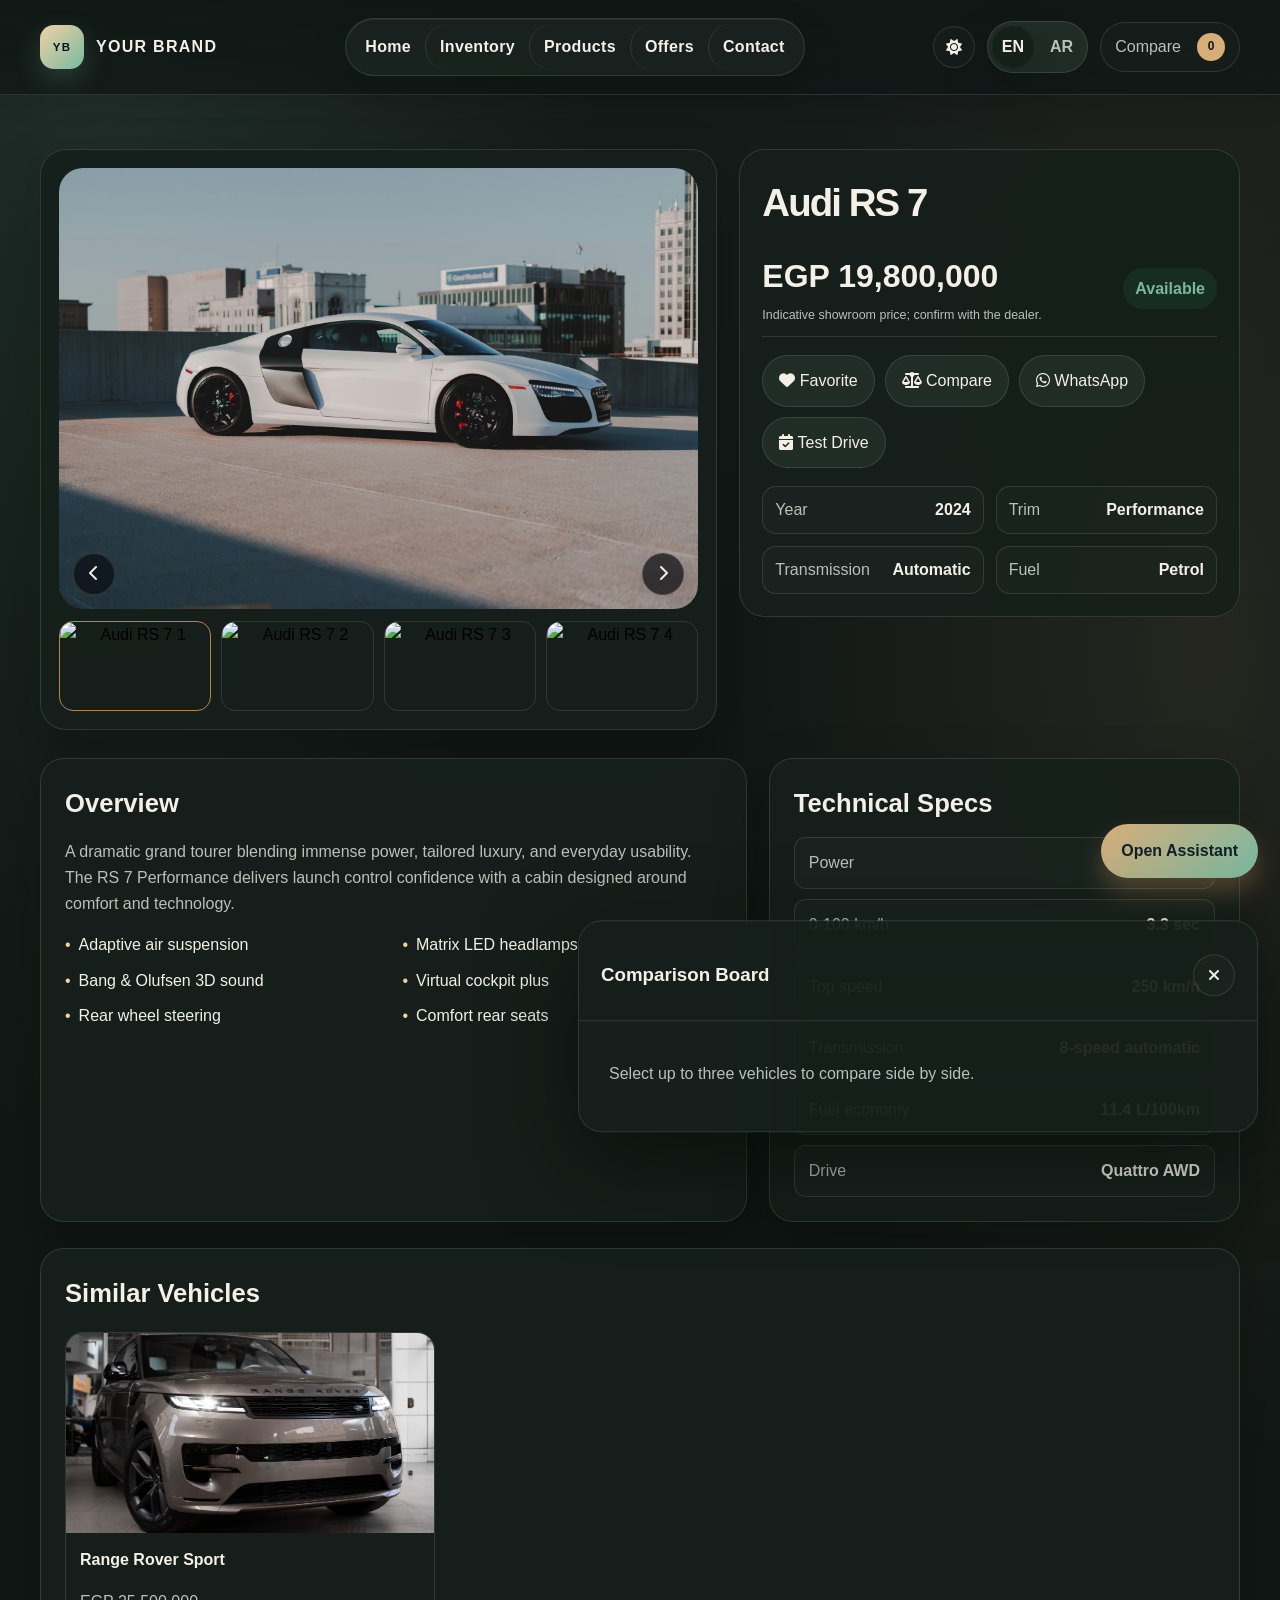
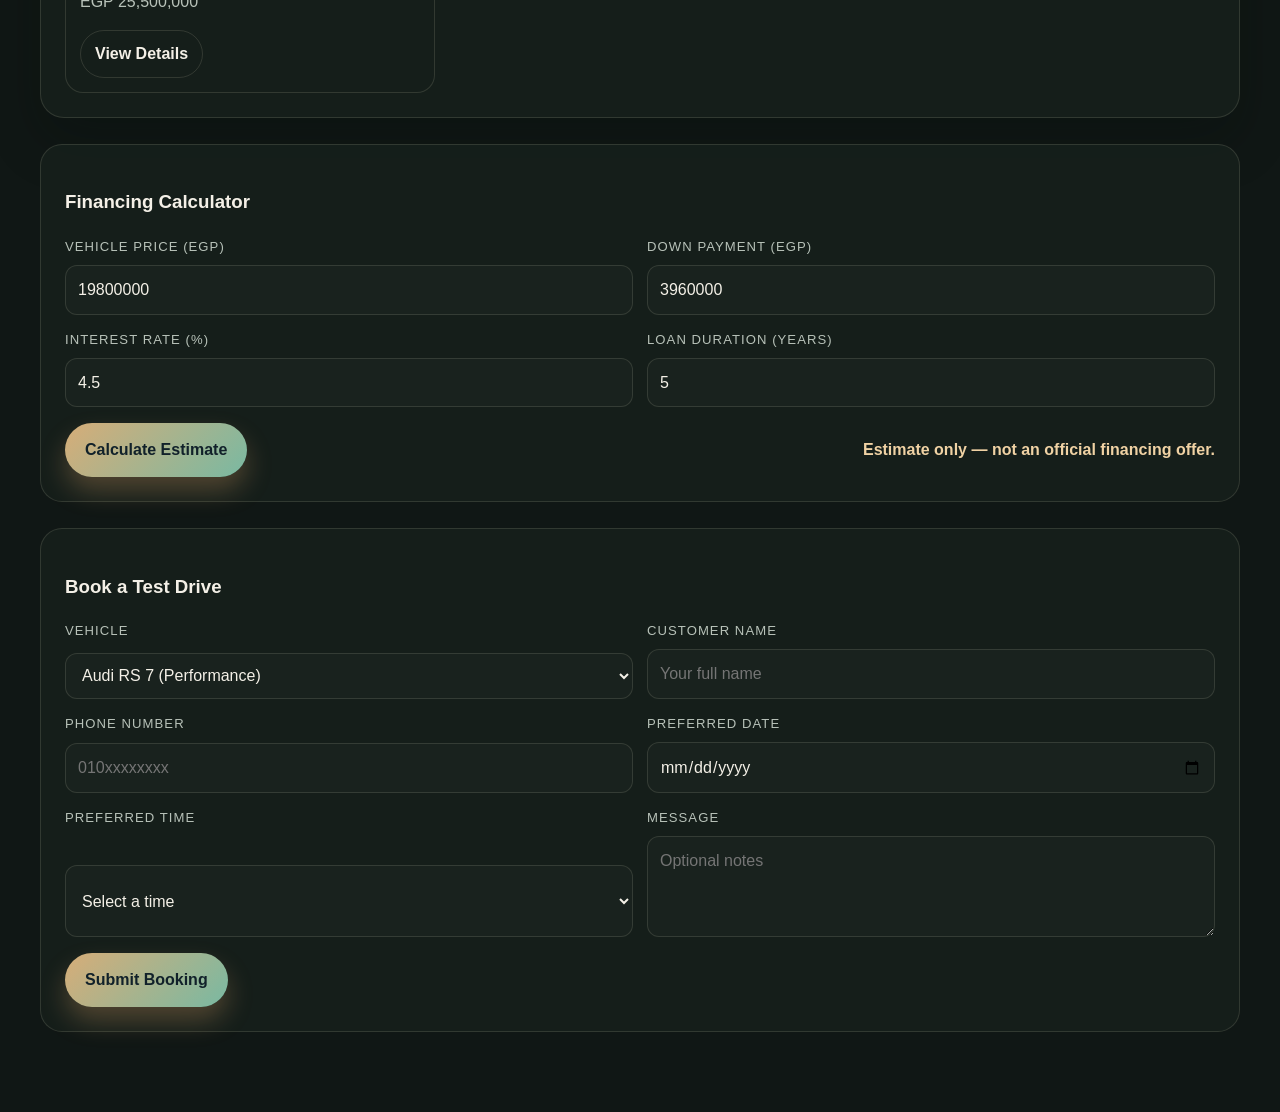
==== commit a6de6961: "Update" ====
--- a/details.html
+++ b/details.html
@@ -4,10 +4,15 @@
     <meta charset="UTF-8" />
     <meta name="viewport" content="width=device-width, initial-scale=1.0" />
     <meta name="description" content="Explore detailed specifications, features, gallery, financing, and test-drive booking for a selected premium vehicle." />
+    <meta property="og:type" content="website" />
+    <meta property="og:site_name" content="Your Brand" />
+    <meta property="og:title" content="Your Brand | Vehicle Details" />
+    <meta property="og:description" content="Explore premium vehicle specifications, features, pricing, and test-drive options." />
+    <meta property="og:locale" content="en_US" />
+    <meta name="twitter:card" content="summary" />
     <title>Your Brand | Vehicle Details</title>
-    <link rel="preconnect" href="https://fonts.googleapis.com" />
-    <link rel="preconnect" href="https://fonts.gstatic.com" crossorigin />
-    <link href="https://fonts.googleapis.com/css2?family=Inter:wght@400;500;600;700;800;900&display=swap" rel="stylesheet" />
+    <link rel="preconnect" href="https://cdnjs.cloudflare.com" crossorigin />
+    <link rel="preconnect" href="https://images.unsplash.com" crossorigin />
     <link rel="stylesheet" href="https://cdnjs.cloudflare.com/ajax/libs/font-awesome/6.5.2/css/all.min.css" />
     <link rel="stylesheet" href="styles.css" />
     <script src="vehicle-data.js" defer></script>
@@ -24,6 +29,7 @@
         <nav class="main-nav" aria-label="Main navigation" data-i18n-aria-label="mainNavigation">
           <a href="index.html" data-i18n="navHome">Home</a>
           <a href="inventory.html" data-i18n="navInventory">Inventory</a>
+          <a href="products.html" data-i18n="navbarProducts">Products</a>
           <a href="index.html#offers" data-i18n="navbarOffers">Offers</a>
           <a href="index.html#contact" data-i18n="navbarContact">Contact</a>
         </nav>
@@ -40,6 +46,7 @@
     </header>
 
     <main class="detail-page">
+      <p id="vehicle-detail-empty" class="empty-card container" hidden data-i18n="detailsNoVehicles">This vehicle is no longer available in the inventory.</p>
       <div id="vehicle-detail-root" class="container">
         <section class="detail-hero" data-reveal>
           <div class="image-gallery">
--- a/styles.css
+++ b/styles.css
@@ -1,41 +1,42 @@
 :root {
-  --bg: #0a1018;
-  --bg-alt: #121d2d;
-  --panel: rgba(17, 24, 35, 0.92);
-  --panel-soft: #182738;
-  --line: rgba(196, 211, 235, 0.15);
-  --text: #edf5ff;
-  --muted: #b9c9d8;
-  --primary: #f6a96b;
-  --primary-strong: #ffd08a;
-  --secondary: #36d7bf;
-  --secondary-strong: #8df0dd;
-  --accent: #7a6dff;
-  --accent-soft: rgba(122, 109, 255, 0.17);
-  --success: #5ad9a3;
-  --danger: #ff6f7f;
-  --shadow: 0 30px 90px rgba(4, 9, 15, 0.7);
-  --soft-shadow: 0 22px 52px rgba(4, 9, 15, 0.28);
+  --bg: #101715;
+  --bg-alt: #17211d;
+  --panel: rgba(22, 31, 27, 0.94);
+  --panel-soft: #202c26;
+  --line: rgba(224, 215, 190, 0.14);
+  --text: #f4f0e7;
+  --muted: #b8c2b9;
+  --primary: #d7ad78;
+  --primary-strong: #f0d2a4;
+  --secondary: #79b9a2;
+  --secondary-strong: #a4d5c1;
+  --accent: #9caa91;
+  --accent-soft: rgba(156, 170, 145, 0.15);
+  --success: #79b99a;
+  --danger: #d98278;
+  --shadow: 0 30px 90px rgba(4, 10, 7, 0.62);
+  --soft-shadow: 0 22px 52px rgba(4, 10, 7, 0.26);
   --container: min(1200px, calc(100% - 40px));
 }
 
 body[data-theme="light"] {
-  --bg: #f5efe7;
-  --bg-alt: #f8f3eb;
-  --panel: rgba(255, 255, 255, 0.96);
-  --panel-soft: #f4ece1;
-  --line: rgba(42, 54, 70, 0.12);
-  --text: #1d2a37;
-  --muted: #597084;
-  --primary: #bd5d2a;
-  --primary-strong: #d77b45;
-  --secondary: #0f8f82;
-  --secondary-strong: #39b9aa;
-  --accent: #5f51d7;
-  --success: #16845a;
-  --danger: #d14c5f;
-  --shadow: 0 22px 54px rgba(38, 41, 47, 0.1);
-  --soft-shadow: 0 16px 38px rgba(38, 41, 47, 0.08);
+  --bg: #f3f0e8;
+  --bg-alt: #ebe8de;
+  --panel: rgba(255, 254, 249, 0.96);
+  --panel-soft: #ebe9df;
+  --line: rgba(40, 54, 46, 0.14);
+  --text: #202b25;
+  --muted: #607066;
+  --primary: #9b653b;
+  --primary-strong: #81512f;
+  --secondary: #397c68;
+  --secondary-strong: #286b58;
+  --accent: #65765e;
+  --accent-soft: rgba(101, 118, 94, 0.12);
+  --success: #287452;
+  --danger: #ae4c43;
+  --shadow: 0 22px 54px rgba(37, 45, 37, 0.1);
+  --soft-shadow: 0 16px 38px rgba(37, 45, 37, 0.08);
 }
 
 @media (prefers-reduced-motion: reduce) {
@@ -52,11 +53,11 @@
 body {
   margin: 0;
   background:
-    radial-gradient(circle at top left, rgba(242, 169, 75, 0.15), transparent 22%),
-    radial-gradient(circle at bottom right, rgba(42, 212, 191, 0.12), transparent 32%),
-    linear-gradient(180deg, rgba(255,255,255,0.04), transparent 18%), var(--bg);
+    radial-gradient(ellipse at 8% 0%, rgba(121, 185, 162, 0.12), transparent 30%),
+    radial-gradient(ellipse at 94% 24%, rgba(215, 173, 120, 0.1), transparent 28%),
+    linear-gradient(180deg, rgba(255,255,255,0.025), transparent 24%), var(--bg);
   color: var(--text);
-  font-family: "Segoe UI", Tahoma, Geneva, Verdana, sans-serif;
+  font-family: "Segoe UI", "Noto Sans Arabic", Tahoma, Geneva, Verdana, sans-serif;
   line-height: 1.6;
 }
 
@@ -64,16 +65,21 @@
   content: "";
   position: fixed;
   inset: 0;
-  background-image: linear-gradient(rgba(255,255,255,0.02), rgba(255,255,255,0.02));
-  background-size: 120px 120px;
-  opacity: 0.45;
+  background-image: radial-gradient(rgba(220, 210, 185, 0.14) 0.65px, transparent 0.65px);
+  background-size: 22px 22px;
+  opacity: 0.12;
   pointer-events: none;
 }
 
 body[data-theme="light"] {
   background:
-    radial-gradient(circle at top left, rgba(242, 169, 75, 0.16), transparent 22%),
-    linear-gradient(180deg, rgba(255,255,255,0.7), transparent 18%), var(--bg);
+    radial-gradient(ellipse at 8% 0%, rgba(57, 124, 104, 0.08), transparent 30%),
+    radial-gradient(ellipse at 94% 24%, rgba(155, 101, 59, 0.07), transparent 28%),
+    linear-gradient(180deg, rgba(255,255,255,0.62), transparent 24%), var(--bg);
+}
+
+body[data-theme="light"]::before {
+  background-image: radial-gradient(rgba(40, 54, 46, 0.16) 0.65px, transparent 0.65px);
 }
 
 img { max-width: 100%; display: block; }
@@ -83,6 +89,18 @@
 .container {
   width: var(--container);
   margin: 0 auto;
+}
+
+.sr-only {
+  position: absolute;
+  width: 1px;
+  height: 1px;
+  padding: 0;
+  margin: -1px;
+  overflow: hidden;
+  clip: rect(0, 0, 0, 0);
+  white-space: nowrap;
+  border: 0;
 }
 
 .site-header {
@@ -90,12 +108,12 @@
   top: 0;
   z-index: 1000;
   backdrop-filter: blur(18px);
-  background: linear-gradient(180deg, rgba(11, 17, 26, 0.84), rgba(15, 22, 31, 0.62));
+  background: linear-gradient(180deg, rgba(16, 23, 21, 0.94), rgba(16, 23, 21, 0.78));
   border-bottom: 1px solid var(--line);
   box-shadow: 0 8px 24px rgba(0, 0, 0, 0.12);
 }
 body[data-theme="light"] .site-header {
-  background: linear-gradient(180deg, rgba(255, 255, 255, 0.94), rgba(244, 238, 228, 0.82));
+  background: linear-gradient(180deg, rgba(249, 248, 242, 0.96), rgba(243, 240, 232, 0.88));
 }
 
 .header-inner {
@@ -119,12 +137,12 @@
   width: 44px;
   height: 44px;
   border-radius: 14px;
-  background: linear-gradient(135deg, var(--primary), var(--secondary), var(--accent));
+  background: linear-gradient(135deg, var(--primary-strong), var(--secondary));
   position: relative;
   display: grid;
   place-items: center;
   color: #09131b;
-  box-shadow: 0 12px 30px rgba(138, 125, 255, 0.35);
+  box-shadow: 0 10px 26px rgba(121, 185, 162, 0.22);
 }
 
 .brand-mark::before {
@@ -136,13 +154,16 @@
 .main-nav {
   display: flex;
   align-items: center;
-  gap: 10px;
-  color: rgba(255, 255, 255, 0.9);
-  background: rgba(7, 12, 17, 0.88);
-  border: 1px solid rgba(255,255,255,0.14);
+  gap: 0;
+  color: var(--text);
+  background: rgba(27, 37, 32, 0.82);
+  border: 1px solid var(--line);
   border-radius: 999px;
-  padding: 7px 8px;
-  box-shadow: inset 0 1px 0 rgba(255,255,255,0.08), 0 18px 42px rgba(4, 9, 17, 0.22);
+  padding: 5px;
+  box-shadow: inset 0 1px 0 rgba(255,255,255,0.06), 0 16px 38px rgba(4, 10, 7, 0.2);
+}
+body[data-theme="light"] .main-nav {
+  background: rgba(255, 254, 249, 0.82);
 }
 
 .main-nav a {
@@ -151,8 +172,12 @@
   font-weight: 700;
   letter-spacing: 0.02em;
   border-radius: 999px;
-  transition: all 0.25s ease;
-  color: rgba(255, 255, 255, 0.9);
+  transition: color 0.2s ease, background 0.2s ease, box-shadow 0.2s ease;
+  color: inherit;
+}
+
+.main-nav a + a {
+  border-inline-start: 1px solid var(--line);
 }
 
 .main-nav a::after {
@@ -162,7 +187,7 @@
   right: 12px;
   bottom: 4px;
   height: 2px;
-  background: linear-gradient(90deg, var(--secondary), var(--primary), var(--accent));
+  background: linear-gradient(90deg, var(--secondary), var(--primary));
   transform: scaleX(0);
   transform-origin: center;
   transition: transform 0.2s ease;
@@ -170,9 +195,14 @@
 
 .main-nav a:hover,
 .main-nav a:focus-visible {
-  color: #fff;
-  background: linear-gradient(135deg, rgba(246,169,107,0.12), rgba(54,215,191,0.12), rgba(122,109,255,0.12));
-  box-shadow: inset 0 0 0 1px rgba(255,255,255,0.08);
+  color: var(--primary-strong);
+  background: linear-gradient(135deg, rgba(215,173,120,0.12), rgba(121,185,162,0.1));
+  box-shadow: inset 0 0 0 1px rgba(215,173,120,0.12);
+}
+
+.main-nav a[aria-current="page"] {
+  color: var(--primary-strong);
+  background: linear-gradient(135deg, rgba(215,173,120,0.14), rgba(121,185,162,0.1));
 }
 
 .main-nav a:hover::after,
@@ -319,6 +349,7 @@
   line-height: 0.98;
   margin: 0;
   letter-spacing: -0.06em;
+  text-wrap: balance;
 }
 
 .hero-copy p {
@@ -469,6 +500,7 @@
   margin: 0;
   font-size: clamp(2rem, 3vw, 2.8rem);
   letter-spacing: -0.04em;
+  text-wrap: balance;
 }
 
 .section-header a {
@@ -923,7 +955,7 @@
 .offer-card {
   padding: 26px;
   border-radius: 22px;
-  background: linear-gradient(135deg, rgba(217,164,65,0.08), rgba(94,138,255,0.08));
+  background: linear-gradient(135deg, rgba(215,173,120,0.08), rgba(121,185,162,0.08));
   border: 1px solid var(--line);
 }
 .offer-card .tag {
@@ -1211,6 +1243,7 @@
   color: var(--muted);
   font-weight: 600;
 }
+.inventory-manage-link { margin-inline-start: auto; white-space: nowrap; }
 .sort-box select {
   background: var(--panel);
   border: 1px solid var(--line);
@@ -1662,6 +1695,27 @@
   gap: 10px;
   color: var(--muted);
 }
+.assistant-thinking {
+  display: flex;
+  align-items: center;
+  gap: 10px;
+  min-height: 34px;
+  color: var(--muted);
+}
+.assistant-thinking__dots { display: inline-flex; gap: 4px; }
+.assistant-thinking__dots i {
+  width: 6px;
+  height: 6px;
+  border-radius: 50%;
+  background: var(--primary-strong);
+  animation: assistant-dot-pulse 1s ease-in-out infinite;
+}
+.assistant-thinking__dots i:nth-child(2) { animation-delay: .14s; }
+.assistant-thinking__dots i:nth-child(3) { animation-delay: .28s; }
+@keyframes assistant-dot-pulse {
+  0%, 60%, 100% { opacity: .35; transform: translateY(0); }
+  30% { opacity: 1; transform: translateY(-3px); }
+}
 .assistant-card {
   display: flex;
   gap: 10px;
@@ -1727,6 +1781,10 @@
   font-weight: 700;
   cursor: pointer;
 }
+.assistant-form button:disabled, .assistant-chip:disabled {
+  cursor: wait;
+  opacity: .6;
+}
 
 .lightbox-overlay {
   position: fixed;
@@ -1782,24 +1840,391 @@
 }
 
 @media (max-width: 720px) {
-  .main-nav { display: none; }
-  .site-header { position: static; }
-  .header-inner { flex-wrap: wrap; }
+  :root { --container: calc(100% - 28px); }
+  .site-header { position: sticky; }
+  .header-inner {
+    display: grid;
+    grid-template-columns: minmax(0, 1fr) auto;
+    grid-template-rows: auto auto;
+    gap: 8px;
+    padding: 9px 0;
+  }
+  .brand {
+    grid-column: 1;
+    grid-row: 1;
+    min-width: 0;
+    gap: 7px;
+    font-size: 0.72rem;
+    letter-spacing: 0.025em;
+    white-space: nowrap;
+  }
+  .brand-mark { width: 34px; height: 34px; border-radius: 11px; }
+  .control-row {
+    grid-column: 2;
+    grid-row: 1;
+    min-width: 0;
+    justify-content: flex-end;
+    gap: 5px;
+    margin: 0;
+  }
+  .icon-button { flex: 0 0 34px; width: 34px; height: 34px; }
+  .lang-switcher { gap: 2px; padding: 3px; }
+  .lang-option { padding: 6px 7px; font-size: 0.75rem; }
+  .ghost-button { gap: 4px; padding: 7px 8px; font-size: 0.75rem; white-space: nowrap; }
+  .compare-badge { margin-inline-start: 2px; }
+  .main-nav {
+    display: flex;
+    flex-wrap: wrap;
+    grid-column: 1 / -1;
+    grid-row: 2;
+    order: 0;
+    flex: none;
+    width: 100%;
+    min-width: 0;
+    gap: 0;
+    overflow: hidden;
+    border: 1px solid var(--line);
+    border-radius: 15px;
+    padding: 0;
+    background:
+      radial-gradient(ellipse at 12% 0%, rgba(121,185,162,0.1), transparent 42%),
+      linear-gradient(145deg, rgba(19, 28, 24, 0.98), rgba(26, 37, 31, 0.96));
+    box-shadow: inset 0 1px 0 rgba(255,255,255,0.07), 0 10px 24px rgba(0,0,0,0.17);
+    -webkit-backdrop-filter: blur(14px);
+    backdrop-filter: blur(14px);
+  }
+  .main-nav a {
+    display: flex;
+    flex: 1 1 24%;
+    min-width: 64px;
+    justify-content: center;
+    align-items: center;
+    min-height: 43px;
+    padding: 8px 5px;
+    border: 0;
+    border-inline-start: 1px solid var(--line);
+    border-bottom: 1px solid var(--line);
+    border-radius: 0;
+    background: rgba(255,255,255,0.012);
+    color: rgba(244,240,231,0.84);
+    font-size: 0.76rem;
+    font-weight: 700;
+    line-height: 1.25;
+    text-align: center;
+    white-space: normal;
+    transition: color .2s ease, background .2s ease;
+  }
+  .main-nav a:hover, .main-nav a:focus-visible, .main-nav a[aria-current="page"] {
+    background: linear-gradient(135deg, rgba(215,173,120,0.16), rgba(121,185,162,0.12));
+    color: var(--primary-strong);
+    box-shadow: inset 0 -2px 0 var(--primary);
+  }
+  .main-nav a:active { background-color: var(--accent-soft); }
+  body[data-page="inventory"] .main-nav,
+  body[data-page="details"] .main-nav { justify-content: stretch; }
+  body[data-page="inventory"] .main-nav a,
+  body[data-page="details"] .main-nav a { flex-basis: 32%; }
+  body[data-theme="light"] .main-nav {
+    border-color: var(--line);
+    background:
+      radial-gradient(ellipse at 12% 0%, rgba(57,124,104,0.08), transparent 42%),
+      linear-gradient(145deg, rgba(255,254,249,0.98), rgba(235,232,222,0.96));
+    box-shadow: inset 0 1px 0 rgba(255,255,255,0.85), 0 8px 20px rgba(37,45,37,0.08);
+  }
+  body[data-theme="light"] .main-nav a {
+    color: #34463c;
+  }
+  body[data-theme="light"] .main-nav a:hover,
+  body[data-theme="light"] .main-nav a:focus-visible,
+  body[data-theme="light"] .main-nav a[aria-current="page"] {
+    background: linear-gradient(135deg, rgba(155,101,59,0.13), rgba(57,124,104,0.1));
+    color: #202b25;
+    box-shadow: inset 0 -2px 0 var(--primary);
+  }
   .hero { padding: 0; }
+  .hero-inner { display: flex; flex-direction: column; }
   .hero-copy {
-    inset-inline-start: 24px;
-    width: calc(100% - 48px);
+    position: relative;
+    inset: auto;
+    transform: none;
+    width: var(--container);
+    margin: 0 auto;
+    padding: 26px 0 18px;
   }
-  .hero-copy h1 { font-size: clamp(2.2rem, 8vw, 3.8rem); }
-  .hero-gallery { height: clamp(460px, 125vw, 600px); }
-  .hero-slide__content, .hero-badge { display: none; }
+  .hero-copy h1 { font-size: clamp(2rem, 8vw, 3rem); line-height: 1.08; letter-spacing: -0.035em; }
+  .hero-copy h1, .hero-copy p, .hero-copy .hero-metrics, .hero-copy .hero-metrics strong { color: var(--text); }
+  .hero-copy .eyebrow { color: var(--primary-strong); }
+  .hero-gallery { height: clamp(300px, 88vw, 430px); }
+  .hero-slide__content {
+    display: flex;
+    top: 14px;
+    right: 14px;
+    left: 14px;
+    max-width: none;
+    padding: 12px 14px;
+    gap: 4px;
+    border-radius: 14px;
+  }
+  .hero-slide__content span { font-size: 0.66rem; }
+  .hero-slide__content strong { font-size: clamp(1.05rem, 5vw, 1.5rem); }
+  .hero-slide__content small { font-size: 0.78rem; }
+  .hero-badge {
+    display: block;
+    right: 14px;
+    bottom: 14px;
+    min-width: 0;
+    max-width: calc(100% - 28px);
+    padding: 10px 12px;
+    border-radius: 14px;
+    font-size: 0.68rem;
+  }
+  .hero-badge strong { font-size: 1rem; }
+  .section { padding: 36px 0; }
+  .category-grid { grid-template-columns: repeat(2, minmax(0, 1fr)); gap: 12px; }
   .brand-pill { flex-direction: column; gap: 8px; min-height: 112px; padding: 14px 8px; }
   .brand-pill__logo { flex-basis: 42px; width: 42px; height: 42px; }
   .brand-pill__wordmark { font-size: 0.72rem; text-align: center; }
-  .featured-grid, .category-grid, .department-grid, .why-grid, .offers-grid, .news-grid, .testimonial-grid, .inventory-grid, .similar-grid, .favorites-grid, .form-grid, .register-form .form-grid { grid-template-columns: 1fr; }
+  .featured-grid, .department-grid, .why-grid, .offers-grid, .news-grid, .testimonial-grid, .inventory-grid, .similar-grid, .favorites-grid, .interior-grid, .form-grid, .register-form .form-grid { grid-template-columns: minmax(0, 1fr); }
+  .offer-card { min-width: 0; padding: 20px; }
+  .offer-card .offer-meta { flex-wrap: wrap; gap: 8px; }
+  .inventory-page, .detail-page, .register-page { padding: 28px 0 52px; }
+  .inventory-shell { gap: 18px; }
+  .filters-panel, .register-sidebar, .register-form, .image-gallery, .detail-card, .finance-panel, .booking-panel { padding: 16px; }
+  .toolbar { align-items: stretch; flex-wrap: wrap; }
+  .sort-box { flex: 1 1 100%; min-width: 0; }
+  .sort-box select { width: 100%; }
+  .inventory-manage-link { width: 100%; justify-content: center; }
+  .detail-price-line { align-items: flex-start; flex-wrap: wrap; }
+  .big-price { font-size: clamp(1.4rem, 6vw, 2rem); overflow-wrap: anywhere; }
+  .gallery-thumbs { gap: 6px; }
+  .thumb-button { border-radius: 10px; }
+  .form-footer, .register-footer { align-items: stretch; flex-direction: column; gap: 12px; }
+  .form-footer > *, .register-footer > * { width: 100%; }
+  .form-field label { letter-spacing: 0.035em; }
+  .form-field input, .form-field select, .form-field textarea, .filter-select, .filter-input { font-size: 16px; }
+  .compare-panel {
+    right: 8px;
+    bottom: 8px;
+    left: 8px;
+    width: auto;
+    max-height: min(72vh, 560px);
+    border-radius: 18px;
+  }
+  .compare-panel__header { padding: 14px 16px 10px; }
+  .compare-panel__body { padding: 0 12px 12px; overflow-x: auto; }
+  .compare-table { min-width: 540px; }
+  .assistant-widget {
+    right: 10px;
+    bottom: 68px;
+    left: 10px;
+    display: none;
+    flex-direction: column;
+    width: auto;
+    max-width: none;
+    max-height: min(68vh, 560px);
+    max-height: min(68dvh, 560px);
+    border-radius: 20px;
+  }
+  .assistant-widget.is-open { display: flex; }
+  .assistant-header { flex: 0 0 auto; padding: 12px 14px; }
+  .assistant-body { flex: 1 1 auto; min-height: 80px; max-height: none; }
+  .assistant-quick-questions { max-height: 104px; overflow-y: auto; padding: 10px 12px 0; }
+  .assistant-chip { padding: 7px 9px; font-size: 0.7rem; }
+  .assistant-form { flex: 0 0 auto; padding: 10px 12px 12px; }
+  .assistant-form form { grid-template-columns: minmax(0, 1fr) auto; }
+  .assistant-reopen { right: 12px; bottom: 12px; padding: 11px 15px; }
   .section-header { align-items: start; flex-direction: column; }
   .footer-inner { flex-direction: column; align-items: flex-start; }
-  .compare-panel { right: 10px; left: 10px; width: auto; }
+}
+
+@media (max-width: 380px) {
+  :root { --container: calc(100% - 20px); }
+  .header-inner { grid-template-columns: 1fr; grid-template-rows: auto auto auto; gap: 7px; }
+  .brand { grid-row: 1; }
+  .control-row { grid-row: 2; grid-column: 1; justify-content: flex-start; }
+  .main-nav { grid-row: 3; }
+  .hero-copy { padding-top: 20px; }
+  .hero-metrics { gap: 10px; font-size: 0.8rem; }
+  .category-grid { gap: 8px; }
+  .category-card { padding: 14px 10px; }
+}
+
+.admin-page, .products-page { padding: 48px 0 72px; min-height: calc(100vh - 100px); }
+.admin-heading, .admin-list-heading, .products-heading {
+  display: flex;
+  align-items: center;
+  justify-content: space-between;
+  gap: 18px;
+}
+.admin-heading { margin-bottom: 22px; }
+.admin-heading h1, .products-heading h1 {
+  margin: 4px 0 0;
+  font-size: clamp(2rem, 5vw, 3.4rem);
+  line-height: 1.1;
+}
+.admin-local-notice {
+  display: flex;
+  align-items: flex-start;
+  gap: 12px;
+  margin: 0 0 18px;
+  padding: 15px 18px;
+  border: 1px solid rgba(246, 169, 107, 0.35);
+  border-radius: 16px;
+  background: rgba(246, 169, 107, 0.08);
+  color: var(--muted);
+}
+.admin-local-notice i { margin-top: 5px; color: var(--primary-strong); }
+.admin-local-notice p { margin: 0; }
+.admin-status { min-height: 1.5em; margin: 0 0 12px; color: var(--success); }
+.admin-status.is-error { color: var(--danger); }
+.admin-status:empty { display: none; }
+.admin-tabs {
+  display: flex;
+  gap: 8px;
+  margin: 14px 0 18px;
+  padding: 6px;
+  width: fit-content;
+  max-width: 100%;
+  border: 1px solid var(--line);
+  border-radius: 16px;
+  background: var(--panel);
+}
+.admin-tab {
+  border: 0;
+  border-radius: 11px;
+  padding: 10px 18px;
+  background: transparent;
+  color: var(--muted);
+  font-weight: 700;
+  cursor: pointer;
+}
+.admin-tab.is-active {
+  background: linear-gradient(135deg, var(--primary), var(--primary-strong));
+  color: #111722;
+}
+.admin-panel, .admin-editor {
+  border: 1px solid var(--line);
+  border-radius: 22px;
+  padding: 20px;
+  background: var(--panel);
+  box-shadow: var(--soft-shadow);
+}
+.admin-list-heading { margin-bottom: 16px; }
+.admin-list-heading .btn { flex: 0 0 auto; }
+.admin-count { margin: 0; color: var(--muted); font-weight: 700; }
+.admin-editor { margin-bottom: 22px; }
+.admin-editor[hidden], [data-admin-panel][hidden], #products-grid[hidden] { display: none !important; }
+.admin-editor h2 { margin: 0 0 18px; font-size: 1.35rem; }
+.admin-form-grid {
+  display: grid;
+  grid-template-columns: repeat(3, minmax(0, 1fr));
+  gap: 14px;
+}
+.admin-form-wide { grid-column: 1 / -1; }
+.admin-editor .form-field > span { color: var(--muted); font-size: 0.84rem; font-weight: 700; }
+.admin-editor .form-field input, .admin-editor .form-field select, .admin-editor .form-field textarea {
+  min-width: 0;
+  border: 1px solid var(--line);
+  border-radius: 12px;
+  background: var(--bg-alt);
+  color: var(--text);
+  padding: 11px 12px;
+}
+.admin-editor .form-field select option { background: var(--bg-alt); color: var(--text); }
+.admin-editor-actions, .admin-item__actions { display: flex; flex-wrap: wrap; gap: 9px; }
+.admin-editor-actions { margin-top: 18px; }
+.admin-list { display: grid; gap: 10px; }
+.admin-item {
+  display: grid;
+  grid-template-columns: 90px minmax(0, 1fr) auto;
+  align-items: center;
+  gap: 16px;
+  padding: 12px;
+  border: 1px solid var(--line);
+  border-radius: 16px;
+  background: rgba(255,255,255,0.025);
+}
+.admin-item > img {
+  width: 90px;
+  height: 66px;
+  border-radius: 10px;
+  background: var(--panel-soft);
+  object-fit: cover;
+}
+.admin-item__details { display: grid; min-width: 0; gap: 3px; }
+.admin-item__details strong { overflow-wrap: anywhere; }
+.admin-item__details span, .admin-empty { color: var(--muted); }
+.admin-item__actions .btn { min-height: 38px; padding: 7px 12px; }
+.btn-danger {
+  border: 1px solid rgba(255,111,127,.35);
+  background: rgba(255,111,127,.1);
+  color: var(--danger);
+}
+.btn-danger:hover { background: rgba(255,111,127,.18); }
+.admin-empty { margin: 4px 0; }
+.products-heading {
+  display: block;
+  max-width: 760px;
+  margin: 0 auto 34px;
+  text-align: center;
+}
+.products-heading p { margin: 12px 0 0; color: var(--muted); }
+.products-grid {
+  display: grid;
+  grid-template-columns: repeat(3, minmax(0, 1fr));
+  gap: 20px;
+}
+.product-card {
+  overflow: hidden;
+  border: 1px solid var(--line);
+  border-radius: 22px;
+  background: var(--panel);
+  box-shadow: var(--soft-shadow);
+}
+.product-card__media {
+  display: grid;
+  min-height: 210px;
+  place-items: center;
+  overflow: hidden;
+  background: linear-gradient(135deg, var(--panel-soft), rgba(54,215,191,.08));
+}
+.product-card__media img { width: 100%; height: 220px; object-fit: cover; }
+.product-card__body { padding: 18px; }
+.product-card__body h2 { margin: 0 0 7px; font-size: 1.15rem; }
+.product-card__body p { min-height: 3.2em; margin: 0; color: var(--muted); }
+.product-card__footer {
+  display: flex;
+  align-items: center;
+  justify-content: space-between;
+  gap: 12px;
+  margin-top: 16px;
+  padding-top: 13px;
+  border-top: 1px solid var(--line);
+}
+.product-card__footer strong { color: var(--primary-strong); }
+.product-card__footer span { font-size: .82rem; font-weight: 700; }
+.is-in-stock { color: var(--success); }
+.is-out-of-stock { color: var(--danger); }
+.products-empty { max-width: 650px; margin: 0 auto; text-align: center; }
+.products-empty h2 { margin: 0 0 14px; font-size: 1.15rem; }
+@media (max-width: 900px) {
+  .admin-form-grid { grid-template-columns: repeat(2, minmax(0, 1fr)); }
+  .products-grid { grid-template-columns: repeat(2, minmax(0, 1fr)); }
+}
+@media (max-width: 600px) {
+  .admin-page, .products-page { padding: 28px 0 48px; }
+  .admin-heading, .admin-list-heading { align-items: stretch; flex-direction: column; }
+  .admin-heading .btn, .admin-list-heading .btn { width: 100%; justify-content: center; }
+  .admin-tabs { width: 100%; }
+  .admin-tab { flex: 1; padding-inline: 8px; }
+  .admin-panel, .admin-editor { padding: 14px; border-radius: 17px; }
+  .admin-form-grid { grid-template-columns: minmax(0, 1fr); }
+  .admin-form-wide { grid-column: auto; }
+  .admin-item { grid-template-columns: 68px minmax(0, 1fr); gap: 10px; }
+  .admin-item > img { width: 68px; height: 60px; }
+  .admin-item__actions { grid-column: 1 / -1; }
+  .admin-item__actions .btn { flex: 1; }
+  .products-grid { grid-template-columns: minmax(0, 1fr); }
 }
 
 @media (prefers-reduced-motion: reduce) {
